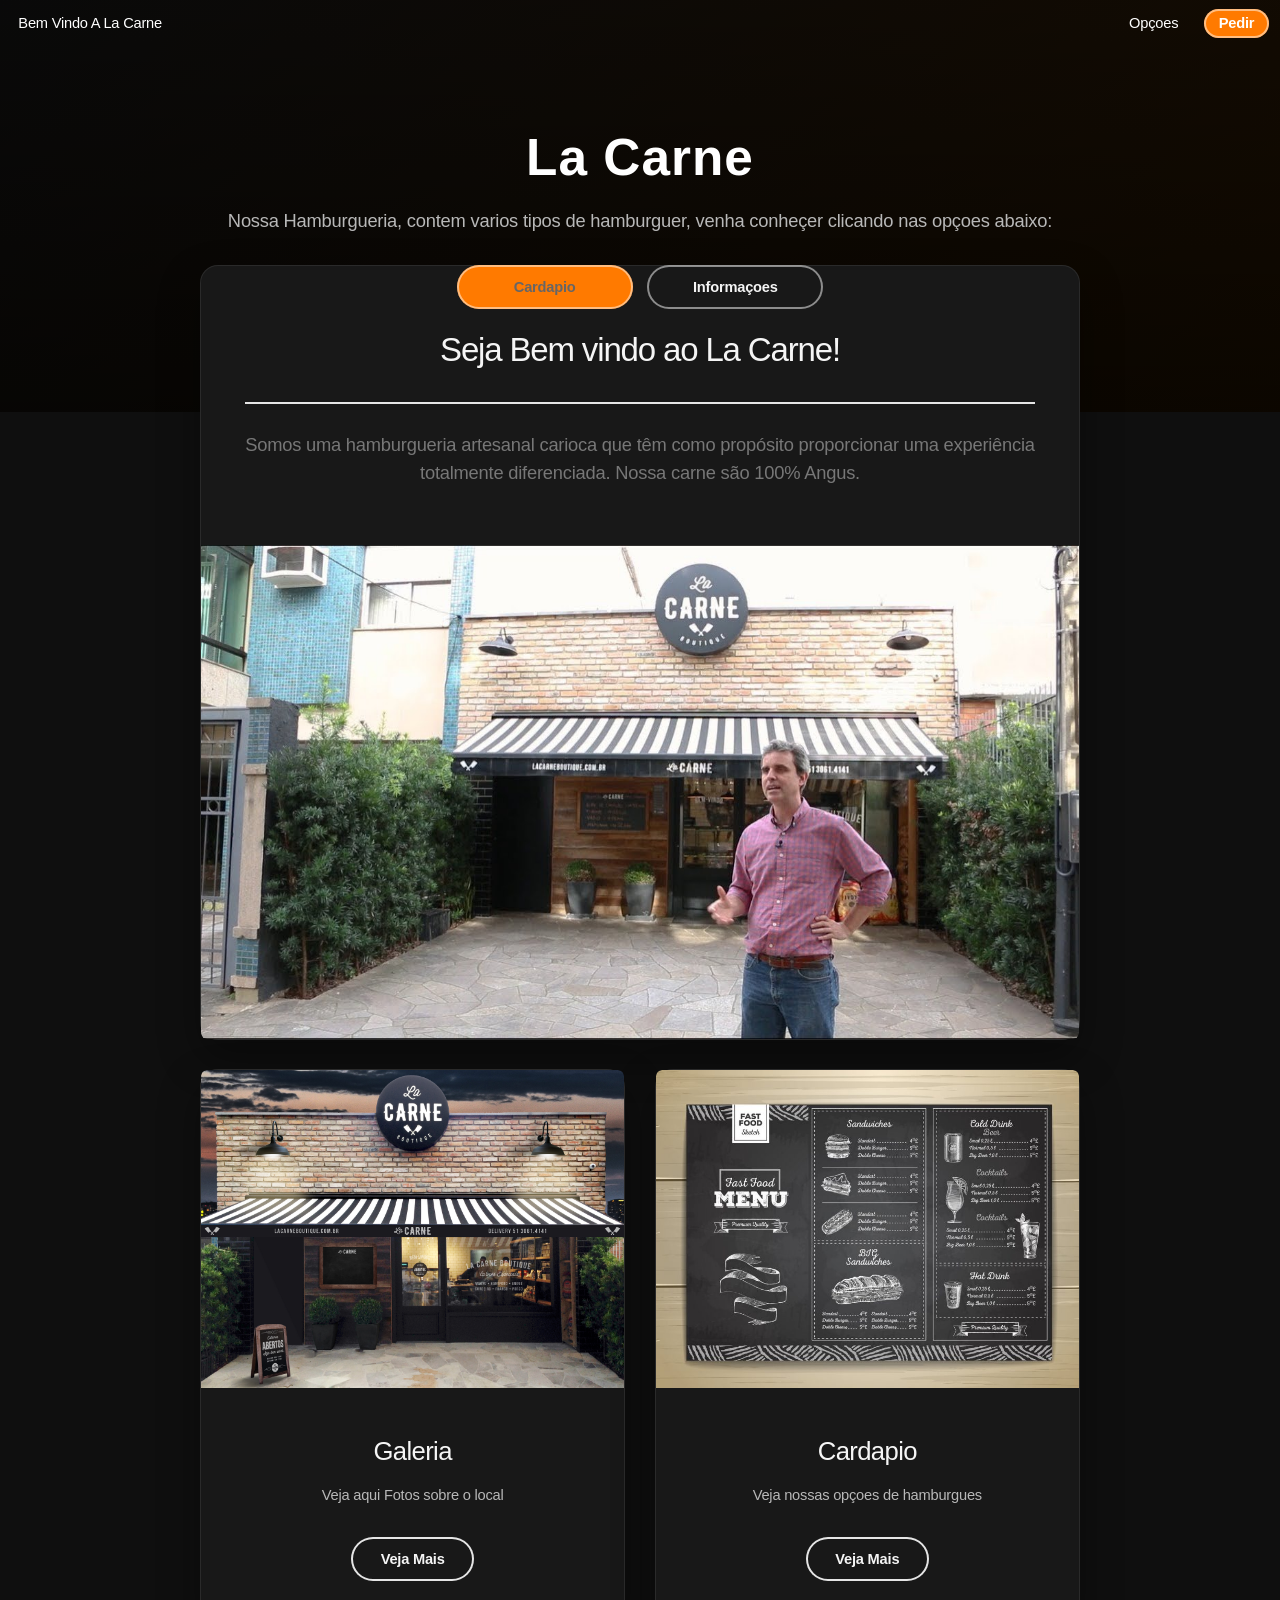
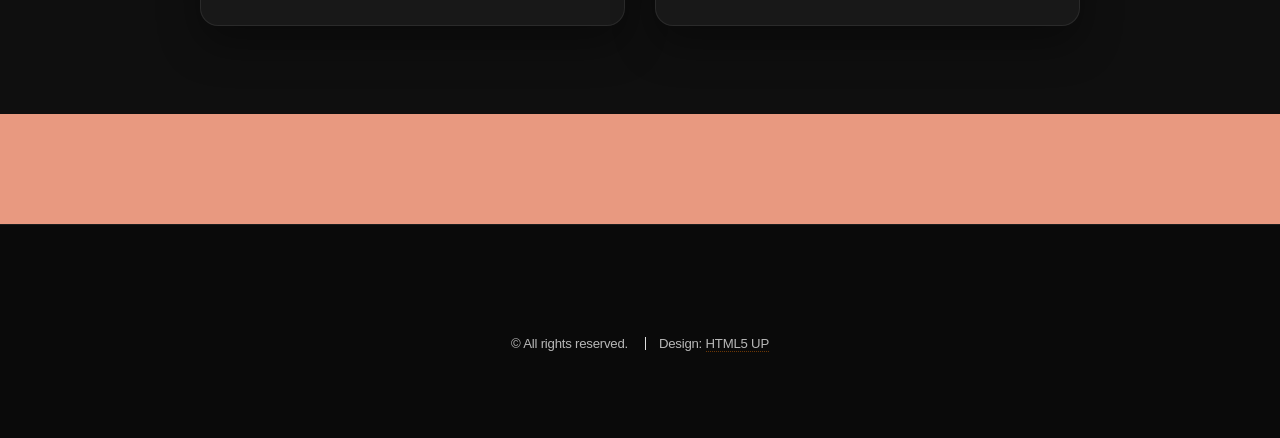
==== Restaurante_Facu/index.html @ 9a9372c6 "chore: prepare refactored La carne project base" ====
<!DOCTYPE HTML>
<html>

<head>
	<title>Alpha by HTML5 UP</title>
	<meta charset="utf-8" />
	<meta name="viewport" content="width=device-width, initial-scale=1, user-scalable=no" />
	<link rel="stylesheet" href="assets/css/main.css" />
	<link rel="icon" type="image/icon" href="Fotos/favicon.ico">
	<link rel="stylesheet" href="assets/css/lacarne-theme.css">
</head>

<body class="landing is-preload">
	<div id="page-wrapper">

		<!-- Header -->
		<header id="header" class="alt">
			<h1><a href="index.html">Bem Vindo</a> A La Carne </h1>
			<nav id="nav">
				<ul>

					<li>
						<a href="#" class="icon solid fa-angle-down">Opçoes</a>
						<ul>
							<li><a href="cardapio.html">Cardapio</a></li>
							<li><a href="formulario.html">Pedir</a></li>
							<li><a href="informacoes.html">Informações</a></li>
							<li><a href="galeria.html">Galeria</a>
							<li><a href="admin.html">Admin</a></li>


						</ul>
					</li>
					<li><a href="formulario.html" class="button">Pedir</a></li>
				</ul>
			</nav>
		</header>

		<!-- Banner -->
		<section id="banner">
			<h2>La Carne</h2>
			<p>Nossa Hamburgueria, contem varios tipos de hamburguer,
				venha conheçer clicando nas opçoes abaixo:</p>
			<ul class="actions special">
				<li><a href="cardapio.html" class="button primary">Cardapio</a></li>
				<li><a href="informacoes.html" class="button">Informaçoes</a></li>
			</ul>
		</section>

		<!-- Main -->
		<section id="main" class="container">

			<section class="box special">
				<header class="major">
					<h2>Seja Bem vindo ao La Carne!
						<br />
					</h2>
					<p>Somos uma hamburgueria artesanal carioca que têm como propósito proporcionar uma experiência
						totalmente diferenciada. Nossa carne são 100% Angus.</p>
				</header>
				<span class="image featured"><img src="Fotos/galeria.jpg" alt="" /></span>
			</section>



			<div class="row">
				<div class="col-6 col-12-narrower">

					<section class="box special">
						<span class="image featured"><img src="Fotos/eda6da43697359.588a1466b6c44.jpg" alt="" /></span>
						<h3>Galeria</h3>
						<p>Veja aqui Fotos sobre o local</p>
						<ul class="actions special">
							<li><a href="galeria.html" class="button alt">Veja Mais</a></li>
						</ul>
					</section>

				</div>
				<div class="col-6 col-12-narrower">

					<section class="box special">
						<span class="image featured"><img src="Fotos/cardapio.jpg" alt="" /></span>
						<h3>Cardapio</h3>
						<p>Veja nossas opçoes de hamburgues</p>
						<ul class="actions special">
							<li><a href="cardapio.html" class="button alt">Veja Mais</a></li>
						</ul>
					</section>

				</div>
			</div>

		</section>

		<!-- CTA -->
		<section id="cta">

		</section>

		<!-- Footer -->
		<footer id="footer">
			<ul class="icons">
				<li><a href="#" class="icon brands fa-twitter"><span class="label">Twitter</span></a></li>
				<li><a href="#" class="icon brands fa-facebook-f"><span class="label">Facebook</span></a></li>
				<li><a href="#" class="icon brands fa-instagram"><span class="label">Instagram</span></a></li>
				<li><a href="#" class="icon brands fa-github"><span class="label">Github</span></a></li>
				<li><a href="#" class="icon brands fa-dribbble"><span class="label">Dribbble</span></a></li>
				<li><a href="#" class="icon brands fa-google-plus"><span class="label">Google+</span></a></li>
			</ul>
			<ul class="copyright">
				<li>&copy; All rights reserved.</li>
				<li>Design: <a href="http://html5up.net">HTML5 UP</a></li>
			</ul>
		</footer>

	</div>

	<!-- Scripts -->
	<script src="assets/js/jquery.min.js"></script>
	<script src="assets/js/jquery.dropotron.min.js"></script>
	<script src="assets/js/jquery.scrollex.min.js"></script>
	<script src="assets/js/browser.min.js"></script>
	<script src="assets/js/breakpoints.min.js"></script>
	<script src="assets/js/util.js"></script>
	<script src="assets/js/main.js"></script>

</body>

</html>
---- Restaurante_Facu/assets/css/main.css ----
@import url("fontawesome-all.min.css");
@import url("https://fonts.googleapis.com/css?family=Source+Sans+Pro:300,400,300italic,400italic");

/*
	Alpha by HTML5 UP
	html5up.net | @ajlkn
	Free for personal and commercial use under the CCA 3.0 license (html5up.net/license)
*/

/* Reset */

/* Based on meyerweb.com/eric/tools/css/reset (v2.0 | 20110126 | License: public domain) */

	html, body, div, span, applet, object,
	iframe, h1, h2, h3, h4, h5, h6, p, blockquote,
	pre, a, abbr, acronym, address, big, cite,
	code, del, dfn, em, img, ins, kbd, q, s, samp,
	small, strike, strong, sub, sup, tt, var, b,
	u, i, center, dl, dt, dd, ol, ul, li, fieldset,
	form, label, legend, table, caption, tbody,
	tfoot, thead, tr, th, td, article, aside,
	canvas, details, embed, figure, figcaption,
	footer, header, hgroup, menu, nav, output, ruby,
	section, summary, time, mark, audio, video {
		margin: 0;
		padding: 0;
		border: 0;
		font-size: 100%;
		font: inherit;
		vertical-align: baseline;
	}

	article, aside, details, figcaption, figure,
	footer, header, hgroup, menu, nav, section {
		display: block;
	}

	body {
		line-height: 1;
	}

	ol, ul {
		list-style: none;
	}

	blockquote, q {
		quotes: none;
	}

		blockquote:before, blockquote:after, q:before, q:after {
			content: '';
			content: none;
		}

	table {
		border-collapse: collapse;
		border-spacing: 0;
	}

	body {
		-webkit-text-size-adjust: none;
	}

	mark {
		background-color: transparent;
		color: inherit;
	}

	input::-moz-focus-inner {
		border: 0;
		padding: 0;
	}

	input, select, textarea {
		-moz-appearance: none;
		-webkit-appearance: none;
		-ms-appearance: none;
		appearance: none;
	}

/* Basic */

	@-ms-viewport {
		width: device-width;
	}

	body {
		-ms-overflow-style: scrollbar;
	}

	@media screen and (max-width: 480px) {

		html, body {
			min-width: 320px;
		}

	}

	html {
		box-sizing: border-box;
	}

	*, *:before, *:after {
		box-sizing: inherit;
	}

	body {
		background: peru;
	}

	body, input, select, textarea {
		color: rgb(163, 160, 160);
		font-family: "Source Sans Pro", sans-serif;
		font-size: 16pt;
		font-weight: 300;
		line-height: 1.65em;
		letter-spacing: -0.015em;
	}

	a {
		-moz-transition: color 0.2s ease-in-out, border-bottom-color 0.2s ease-in-out;
		-webkit-transition: color 0.2s ease-in-out, border-bottom-color 0.2s ease-in-out;
		-ms-transition: color 0.2s ease-in-out, border-bottom-color 0.2s ease-in-out;
		transition: color 0.2s ease-in-out, border-bottom-color 0.2s ease-in-out;
		border-bottom: dotted 1px;
		color: #e89980;
		text-decoration: none;
	}

		a:hover {
			border-bottom-color: transparent;
		}

	strong, b {
		color: #646464;
		font-weight: 400;
	}

	em, i {
		font-style: italic;
	}

	p {
		margin: 0 0 2em 0;
	}

	h1, h2, h3, h4, h5, h6 {
		color: #646464;
		font-weight: 300;
		line-height: 1em;
		margin: 0 0 0.5em 0;
	}

		h1 a, h2 a, h3 a, h4 a, h5 a, h6 a {
			color: inherit;
			text-decoration: none;
		}

	h2 {
		font-size: 2.25em;
		line-height: 1.5em;
		letter-spacing: -0.035em;
	}

	h3 {
		font-size: 1.75em;
		line-height: 1.5em;
		letter-spacing: -0.025em;
	}

	h4 {
		font-size: 1.1em;
		line-height: 1.5em;
		letter-spacing: 0;
	}

	h5 {
		font-size: 0.9em;
		line-height: 1.5em;
		letter-spacing: 0;
	}

	h6 {
		font-size: 0.7em;
		line-height: 1.5em;
		letter-spacing: 0;
	}

	sub {
		font-size: 0.8em;
		position: relative;
		top: 0.5em;
	}

	sup {
		font-size: 0.8em;
		position: relative;
		top: -0.5em;
	}

	hr {
		border: 0;
		border-bottom: solid 2px #e5e5e5;
		margin: 2em 0;
	}

		hr.major {
			margin: 3em 0;
		}

	blockquote {
		border-left: solid 4px #e5e5e5;
		font-style: italic;
		margin: 0 0 2em 0;
		padding: 0.5em 0 0.5em 2em;
	}

	pre {
		-webkit-overflow-scrolling: touch;
		background: #f8f8f8;
		border-radius: 6px;
		border: solid 1px #e5e5e5;
		font-family: monospace;
		font-size: 0.9em;
		line-height: 1.75em;
		margin: 0 0 2em 0;
		overflow-x: auto;
		padding: 1em 1.5em;
	}

	code {
		background: #f8f8f8;
		border-radius: 6px;
		border: solid 1px #e5e5e5;
		font-family: monospace;
		font-size: 0.9em;
		margin: 0 0.25em;
		padding: 0.25em 0.65em;
	}

	.align-left {
		text-align: left;
	}

	.align-center {
		text-align: center;
	}

	.align-right {
		text-align: right;
	}

/* Row */

	.row {
		display: flex;
		flex-wrap: wrap;
		box-sizing: border-box;
		align-items: stretch;
	}

		.row > * {
			box-sizing: border-box;
		}

		.row.gtr-uniform > * > :last-child {
			margin-bottom: 0;
		}

		.row.aln-left {
			justify-content: flex-start;
		}

		.row.aln-center {
			justify-content: center;
		}

		.row.aln-right {
			justify-content: flex-end;
		}

		.row.aln-top {
			align-items: flex-start;
		}

		.row.aln-middle {
			align-items: center;
		}

		.row.aln-bottom {
			align-items: flex-end;
		}

		.row > .imp {
			order: -1;
		}

		.row > .col-1 {
			width: 8.33333%;
		}

		.row > .off-1 {
			margin-left: 8.33333%;
		}

		.row > .col-2 {
			width: 16.66667%;
		}

		.row > .off-2 {
			margin-left: 16.66667%;
		}

		.row > .col-3 {
			width: 25%;
		}

		.row > .off-3 {
			margin-left: 25%;
		}

		.row > .col-4 {
			width: 33.33333%;
		}

		.row > .off-4 {
			margin-left: 33.33333%;
		}

		.row > .col-5 {
			width: 41.66667%;
		}

		.row > .off-5 {
			margin-left: 41.66667%;
		}

		.row > .col-6 {
			width: 50%;
		}

		.row > .off-6 {
			margin-left: 50%;
		}

		.row > .col-7 {
			width: 58.33333%;
		}

		.row > .off-7 {
			margin-left: 58.33333%;
		}

		.row > .col-8 {
			width: 66.66667%;
		}

		.row > .off-8 {
			margin-left: 66.66667%;
		}

		.row > .col-9 {
			width: 75%;
		}

		.row > .off-9 {
			margin-left: 75%;
		}

		.row > .col-10 {
			width: 83.33333%;
		}

		.row > .off-10 {
			margin-left: 83.33333%;
		}

		.row > .col-11 {
			width: 91.66667%;
		}

		.row > .off-11 {
			margin-left: 91.66667%;
		}

		.row > .col-12 {
			width: 100%;
		}

		.row > .off-12 {
			margin-left: 100%;
		}

		.row.gtr-0 {
			margin-top: 0;
			margin-left: 0em;
		}

			.row.gtr-0 > * {
				padding: 0 0 0 0em;
			}

			.row.gtr-0.gtr-uniform {
				margin-top: 0em;
			}

				.row.gtr-0.gtr-uniform > * {
					padding-top: 0em;
				}

		.row.gtr-25 {
			margin-top: 0;
			margin-left: -0.5em;
		}

			.row.gtr-25 > * {
				padding: 0 0 0 0.5em;
			}

			.row.gtr-25.gtr-uniform {
				margin-top: -0.5em;
			}

				.row.gtr-25.gtr-uniform > * {
					padding-top: 0.5em;
				}

		.row.gtr-50 {
			margin-top: 0;
			margin-left: -1em;
		}

			.row.gtr-50 > * {
				padding: 0 0 0 1em;
			}

			.row.gtr-50.gtr-uniform {
				margin-top: -1em;
			}

				.row.gtr-50.gtr-uniform > * {
					padding-top: 1em;
				}

		.row {
			margin-top: 0;
			margin-left: -2em;
		}

			.row > * {
				padding: 0 0 0 2em;
			}

			.row.gtr-uniform {
				margin-top: -2em;
			}

				.row.gtr-uniform > * {
					padding-top: 2em;
				}

		.row.gtr-150 {
			margin-top: 0;
			margin-left: -3em;
		}

			.row.gtr-150 > * {
				padding: 0 0 0 3em;
			}

			.row.gtr-150.gtr-uniform {
				margin-top: -3em;
			}

				.row.gtr-150.gtr-uniform > * {
					padding-top: 3em;
				}

		.row.gtr-200 {
			margin-top: 0;
			margin-left: -4em;
		}

			.row.gtr-200 > * {
				padding: 0 0 0 4em;
			}

			.row.gtr-200.gtr-uniform {
				margin-top: -4em;
			}

				.row.gtr-200.gtr-uniform > * {
					padding-top: 4em;
				}

		@media screen and (max-width: 1680px) {

			.row {
				display: flex;
				flex-wrap: wrap;
				box-sizing: border-box;
				align-items: stretch;
			}

				.row > * {
					box-sizing: border-box;
				}

				.row.gtr-uniform > * > :last-child {
					margin-bottom: 0;
				}

				.row.aln-left {
					justify-content: flex-start;
				}

				.row.aln-center {
					justify-content: center;
				}

				.row.aln-right {
					justify-content: flex-end;
				}

				.row.aln-top {
					align-items: flex-start;
				}

				.row.aln-middle {
					align-items: center;
				}

				.row.aln-bottom {
					align-items: flex-end;
				}

				.row > .imp-wide {
					order: -1;
				}

				.row > .col-1-wide {
					width: 8.33333%;
				}

				.row > .off-1-wide {
					margin-left: 8.33333%;
				}

				.row > .col-2-wide {
					width: 16.66667%;
				}

				.row > .off-2-wide {
					margin-left: 16.66667%;
				}

				.row > .col-3-wide {
					width: 25%;
				}

				.row > .off-3-wide {
					margin-left: 25%;
				}

				.row > .col-4-wide {
					width: 33.33333%;
				}

				.row > .off-4-wide {
					margin-left: 33.33333%;
				}

				.row > .col-5-wide {
					width: 41.66667%;
				}

				.row > .off-5-wide {
					margin-left: 41.66667%;
				}

				.row > .col-6-wide {
					width: 50%;
				}

				.row > .off-6-wide {
					margin-left: 50%;
				}

				.row > .col-7-wide {
					width: 58.33333%;
				}

				.row > .off-7-wide {
					margin-left: 58.33333%;
				}

				.row > .col-8-wide {
					width: 66.66667%;
				}

				.row > .off-8-wide {
					margin-left: 66.66667%;
				}

				.row > .col-9-wide {
					width: 75%;
				}

				.row > .off-9-wide {
					margin-left: 75%;
				}

				.row > .col-10-wide {
					width: 83.33333%;
				}

				.row > .off-10-wide {
					margin-left: 83.33333%;
				}

				.row > .col-11-wide {
					width: 91.66667%;
				}

				.row > .off-11-wide {
					margin-left: 91.66667%;
				}

				.row > .col-12-wide {
					width: 100%;
				}

				.row > .off-12-wide {
					margin-left: 100%;
				}

				.row.gtr-0 {
					margin-top: 0;
					margin-left: 0em;
				}

					.row.gtr-0 > * {
						padding: 0 0 0 0em;
					}

					.row.gtr-0.gtr-uniform {
						margin-top: 0em;
					}

						.row.gtr-0.gtr-uniform > * {
							padding-top: 0em;
						}

				.row.gtr-25 {
					margin-top: 0;
					margin-left: -0.5em;
				}

					.row.gtr-25 > * {
						padding: 0 0 0 0.5em;
					}

					.row.gtr-25.gtr-uniform {
						margin-top: -0.5em;
					}

						.row.gtr-25.gtr-uniform > * {
							padding-top: 0.5em;
						}

				.row.gtr-50 {
					margin-top: 0;
					margin-left: -1em;
				}

					.row.gtr-50 > * {
						padding: 0 0 0 1em;
					}

					.row.gtr-50.gtr-uniform {
						margin-top: -1em;
					}

						.row.gtr-50.gtr-uniform > * {
							padding-top: 1em;
						}

				.row {
					margin-top: 0;
					margin-left: -2em;
				}

					.row > * {
						padding: 0 0 0 2em;
					}

					.row.gtr-uniform {
						margin-top: -2em;
					}

						.row.gtr-uniform > * {
							padding-top: 2em;
						}

				.row.gtr-150 {
					margin-top: 0;
					margin-left: -3em;
				}

					.row.gtr-150 > * {
						padding: 0 0 0 3em;
					}

					.row.gtr-150.gtr-uniform {
						margin-top: -3em;
					}

						.row.gtr-150.gtr-uniform > * {
							padding-top: 3em;
						}

				.row.gtr-200 {
					margin-top: 0;
					margin-left: -4em;
				}

					.row.gtr-200 > * {
						padding: 0 0 0 4em;
					}

					.row.gtr-200.gtr-uniform {
						margin-top: -4em;
					}

						.row.gtr-200.gtr-uniform > * {
							padding-top: 4em;
						}

		}

		@media screen and (max-width: 1280px) {

			.row {
				display: flex;
				flex-wrap: wrap;
				box-sizing: border-box;
				align-items: stretch;
			}

				.row > * {
					box-sizing: border-box;
				}

				.row.gtr-uniform > * > :last-child {
					margin-bottom: 0;
				}

				.row.aln-left {
					justify-content: flex-start;
				}

				.row.aln-center {
					justify-content: center;
				}

				.row.aln-right {
					justify-content: flex-end;
				}

				.row.aln-top {
					align-items: flex-start;
				}

				.row.aln-middle {
					align-items: center;
				}

				.row.aln-bottom {
					align-items: flex-end;
				}

				.row > .imp-normal {
					order: -1;
				}

				.row > .col-1-normal {
					width: 8.33333%;
				}

				.row > .off-1-normal {
					margin-left: 8.33333%;
				}

				.row > .col-2-normal {
					width: 16.66667%;
				}

				.row > .off-2-normal {
					margin-left: 16.66667%;
				}

				.row > .col-3-normal {
					width: 25%;
				}

				.row > .off-3-normal {
					margin-left: 25%;
				}

				.row > .col-4-normal {
					width: 33.33333%;
				}

				.row > .off-4-normal {
					margin-left: 33.33333%;
				}

				.row > .col-5-normal {
					width: 41.66667%;
				}

				.row > .off-5-normal {
					margin-left: 41.66667%;
				}

				.row > .col-6-normal {
					width: 50%;
				}

				.row > .off-6-normal {
					margin-left: 50%;
				}

				.row > .col-7-normal {
					width: 58.33333%;
				}

				.row > .off-7-normal {
					margin-left: 58.33333%;
				}

				.row > .col-8-normal {
					width: 66.66667%;
				}

				.row > .off-8-normal {
					margin-left: 66.66667%;
				}

				.row > .col-9-normal {
					width: 75%;
				}

				.row > .off-9-normal {
					margin-left: 75%;
				}

				.row > .col-10-normal {
					width: 83.33333%;
				}

				.row > .off-10-normal {
					margin-left: 83.33333%;
				}

				.row > .col-11-normal {
					width: 91.66667%;
				}

				.row > .off-11-normal {
					margin-left: 91.66667%;
				}

				.row > .col-12-normal {
					width: 100%;
				}

				.row > .off-12-normal {
					margin-left: 100%;
				}

				.row.gtr-0 {
					margin-top: 0;
					margin-left: 0em;
				}

					.row.gtr-0 > * {
						padding: 0 0 0 0em;
					}

					.row.gtr-0.gtr-uniform {
						margin-top: 0em;
					}

						.row.gtr-0.gtr-uniform > * {
							padding-top: 0em;
						}

				.row.gtr-25 {
					margin-top: 0;
					margin-left: -0.5em;
				}

					.row.gtr-25 > * {
						padding: 0 0 0 0.5em;
					}

					.row.gtr-25.gtr-uniform {
						margin-top: -0.5em;
					}

						.row.gtr-25.gtr-uniform > * {
							padding-top: 0.5em;
						}

				.row.gtr-50 {
					margin-top: 0;
					margin-left: -1em;
				}

					.row.gtr-50 > * {
						padding: 0 0 0 1em;
					}

					.row.gtr-50.gtr-uniform {
						margin-top: -1em;
					}

						.row.gtr-50.gtr-uniform > * {
							padding-top: 1em;
						}

				.row {
					margin-top: 0;
					margin-left: -2em;
				}

					.row > * {
						padding: 0 0 0 2em;
					}

					.row.gtr-uniform {
						margin-top: -2em;
					}

						.row.gtr-uniform > * {
							padding-top: 2em;
						}

				.row.gtr-150 {
					margin-top: 0;
					margin-left: -3em;
				}

					.row.gtr-150 > * {
						padding: 0 0 0 3em;
					}

					.row.gtr-150.gtr-uniform {
						margin-top: -3em;
					}

						.row.gtr-150.gtr-uniform > * {
							padding-top: 3em;
						}

				.row.gtr-200 {
					margin-top: 0;
					margin-left: -4em;
				}

					.row.gtr-200 > * {
						padding: 0 0 0 4em;
					}

					.row.gtr-200.gtr-uniform {
						margin-top: -4em;
					}

						.row.gtr-200.gtr-uniform > * {
							padding-top: 4em;
						}

		}

		@media screen and (max-width: 980px) {

			.row {
				display: flex;
				flex-wrap: wrap;
				box-sizing: border-box;
				align-items: stretch;
			}

				.row > * {
					box-sizing: border-box;
				}

				.row.gtr-uniform > * > :last-child {
					margin-bottom: 0;
				}

				.row.aln-left {
					justify-content: flex-start;
				}

				.row.aln-center {
					justify-content: center;
				}

				.row.aln-right {
					justify-content: flex-end;
				}

				.row.aln-top {
					align-items: flex-start;
				}

				.row.aln-middle {
					align-items: center;
				}

				.row.aln-bottom {
					align-items: flex-end;
				}

				.row > .imp-narrow {
					order: -1;
				}

				.row > .col-1-narrow {
					width: 8.33333%;
				}

				.row > .off-1-narrow {
					margin-left: 8.33333%;
				}

				.row > .col-2-narrow {
					width: 16.66667%;
				}

				.row > .off-2-narrow {
					margin-left: 16.66667%;
				}

				.row > .col-3-narrow {
					width: 25%;
				}

				.row > .off-3-narrow {
					margin-left: 25%;
				}

				.row > .col-4-narrow {
					width: 33.33333%;
				}

				.row > .off-4-narrow {
					margin-left: 33.33333%;
				}

				.row > .col-5-narrow {
					width: 41.66667%;
				}

				.row > .off-5-narrow {
					margin-left: 41.66667%;
				}

				.row > .col-6-narrow {
					width: 50%;
				}

				.row > .off-6-narrow {
					margin-left: 50%;
				}

				.row > .col-7-narrow {
					width: 58.33333%;
				}

				.row > .off-7-narrow {
					margin-left: 58.33333%;
				}

				.row > .col-8-narrow {
					width: 66.66667%;
				}

				.row > .off-8-narrow {
					margin-left: 66.66667%;
				}

				.row > .col-9-narrow {
					width: 75%;
				}

				.row > .off-9-narrow {
					margin-left: 75%;
				}

				.row > .col-10-narrow {
					width: 83.33333%;
				}

				.row > .off-10-narrow {
					margin-left: 83.33333%;
				}

				.row > .col-11-narrow {
					width: 91.66667%;
				}

				.row > .off-11-narrow {
					margin-left: 91.66667%;
				}

				.row > .col-12-narrow {
					width: 100%;
				}

				.row > .off-12-narrow {
					margin-left: 100%;
				}

				.row.gtr-0 {
					margin-top: 0;
					margin-left: 0em;
				}

					.row.gtr-0 > * {
						padding: 0 0 0 0em;
					}

					.row.gtr-0.gtr-uniform {
						margin-top: 0em;
					}

						.row.gtr-0.gtr-uniform > * {
							padding-top: 0em;
						}

				.row.gtr-25 {
					margin-top: 0;
					margin-left: -0.5em;
				}

					.row.gtr-25 > * {
						padding: 0 0 0 0.5em;
					}

					.row.gtr-25.gtr-uniform {
						margin-top: -0.5em;
					}

						.row.gtr-25.gtr-uniform > * {
							padding-top: 0.5em;
						}

				.row.gtr-50 {
					margin-top: 0;
					margin-left: -1em;
				}

					.row.gtr-50 > * {
						padding: 0 0 0 1em;
					}

					.row.gtr-50.gtr-uniform {
						margin-top: -1em;
					}

						.row.gtr-50.gtr-uniform > * {
							padding-top: 1em;
						}

				.row {
					margin-top: 0;
					margin-left: -2em;
				}

					.row > * {
						padding: 0 0 0 2em;
					}

					.row.gtr-uniform {
						margin-top: -2em;
					}

						.row.gtr-uniform > * {
							padding-top: 2em;
						}

				.row.gtr-150 {
					margin-top: 0;
					margin-left: -3em;
				}

					.row.gtr-150 > * {
						padding: 0 0 0 3em;
					}

					.row.gtr-150.gtr-uniform {
						margin-top: -3em;
					}

						.row.gtr-150.gtr-uniform > * {
							padding-top: 3em;
						}

				.row.gtr-200 {
					margin-top: 0;
					margin-left: -4em;
				}

					.row.gtr-200 > * {
						padding: 0 0 0 4em;
					}

					.row.gtr-200.gtr-uniform {
						margin-top: -4em;
					}

						.row.gtr-200.gtr-uniform > * {
							padding-top: 4em;
						}

		}

		@media screen and (max-width: 840px) {

			.row {
				display: flex;
				flex-wrap: wrap;
				box-sizing: border-box;
				align-items: stretch;
			}

				.row > * {
					box-sizing: border-box;
				}

				.row.gtr-uniform > * > :last-child {
					margin-bottom: 0;
				}

				.row.aln-left {
					justify-content: flex-start;
				}

				.row.aln-center {
					justify-content: center;
				}

				.row.aln-right {
					justify-content: flex-end;
				}

				.row.aln-top {
					align-items: flex-start;
				}

				.row.aln-middle {
					align-items: center;
				}

				.row.aln-bottom {
					align-items: flex-end;
				}

				.row > .imp-narrower {
					order: -1;
				}

				.row > .col-1-narrower {
					width: 8.33333%;
				}

				.row > .off-1-narrower {
					margin-left: 8.33333%;
				}

				.row > .col-2-narrower {
					width: 16.66667%;
				}

				.row > .off-2-narrower {
					margin-left: 16.66667%;
				}

				.row > .col-3-narrower {
					width: 25%;
				}

				.row > .off-3-narrower {
					margin-left: 25%;
				}

				.row > .col-4-narrower {
					width: 33.33333%;
				}

				.row > .off-4-narrower {
					margin-left: 33.33333%;
				}

				.row > .col-5-narrower {
					width: 41.66667%;
				}

				.row > .off-5-narrower {
					margin-left: 41.66667%;
				}

				.row > .col-6-narrower {
					width: 50%;
				}

				.row > .off-6-narrower {
					margin-left: 50%;
				}

				.row > .col-7-narrower {
					width: 58.33333%;
				}

				.row > .off-7-narrower {
					margin-left: 58.33333%;
				}

				.row > .col-8-narrower {
					width: 66.66667%;
				}

				.row > .off-8-narrower {
					margin-left: 66.66667%;
				}

				.row > .col-9-narrower {
					width: 75%;
				}

				.row > .off-9-narrower {
					margin-left: 75%;
				}

				.row > .col-10-narrower {
					width: 83.33333%;
				}

				.row > .off-10-narrower {
					margin-left: 83.33333%;
				}

				.row > .col-11-narrower {
					width: 91.66667%;
				}

				.row > .off-11-narrower {
					margin-left: 91.66667%;
				}

				.row > .col-12-narrower {
					width: 100%;
				}

				.row > .off-12-narrower {
					margin-left: 100%;
				}

				.row.gtr-0 {
					margin-top: 0;
					margin-left: 0em;
				}

					.row.gtr-0 > * {
						padding: 0 0 0 0em;
					}

					.row.gtr-0.gtr-uniform {
						margin-top: 0em;
					}

						.row.gtr-0.gtr-uniform > * {
							padding-top: 0em;
						}

				.row.gtr-25 {
					margin-top: 0;
					margin-left: -0.5em;
				}

					.row.gtr-25 > * {
						padding: 0 0 0 0.5em;
					}

					.row.gtr-25.gtr-uniform {
						margin-top: -0.5em;
					}

						.row.gtr-25.gtr-uniform > * {
							padding-top: 0.5em;
						}

				.row.gtr-50 {
					margin-top: 0;
					margin-left: -1em;
				}

					.row.gtr-50 > * {
						padding: 0 0 0 1em;
					}

					.row.gtr-50.gtr-uniform {
						margin-top: -1em;
					}

						.row.gtr-50.gtr-uniform > * {
							padding-top: 1em;
						}

				.row {
					margin-top: 0;
					margin-left: -2em;
				}

					.row > * {
						padding: 0 0 0 2em;
					}

					.row.gtr-uniform {
						margin-top: -2em;
					}

						.row.gtr-uniform > * {
							padding-top: 2em;
						}

				.row.gtr-150 {
					margin-top: 0;
					margin-left: -3em;
				}

					.row.gtr-150 > * {
						padding: 0 0 0 3em;
					}

					.row.gtr-150.gtr-uniform {
						margin-top: -3em;
					}

						.row.gtr-150.gtr-uniform > * {
							padding-top: 3em;
						}

				.row.gtr-200 {
					margin-top: 0;
					margin-left: -4em;
				}

					.row.gtr-200 > * {
						padding: 0 0 0 4em;
					}

					.row.gtr-200.gtr-uniform {
						margin-top: -4em;
					}

						.row.gtr-200.gtr-uniform > * {
							padding-top: 4em;
						}

		}

		@media screen and (max-width: 736px) {

			.row {
				display: flex;
				flex-wrap: wrap;
				box-sizing: border-box;
				align-items: stretch;
			}

				.row > * {
					box-sizing: border-box;
				}

				.row.gtr-uniform > * > :last-child {
					margin-bottom: 0;
				}

				.row.aln-left {
					justify-content: flex-start;
				}

				.row.aln-center {
					justify-content: center;
				}

				.row.aln-right {
					justify-content: flex-end;
				}

				.row.aln-top {
					align-items: flex-start;
				}

				.row.aln-middle {
					align-items: center;
				}

				.row.aln-bottom {
					align-items: flex-end;
				}

				.row > .imp-mobile {
					order: -1;
				}

				.row > .col-1-mobile {
					width: 8.33333%;
				}

				.row > .off-1-mobile {
					margin-left: 8.33333%;
				}

				.row > .col-2-mobile {
					width: 16.66667%;
				}

				.row > .off-2-mobile {
					margin-left: 16.66667%;
				}

				.row > .col-3-mobile {
					width: 25%;
				}

				.row > .off-3-mobile {
					margin-left: 25%;
				}

				.row > .col-4-mobile {
					width: 33.33333%;
				}

				.row > .off-4-mobile {
					margin-left: 33.33333%;
				}

				.row > .col-5-mobile {
					width: 41.66667%;
				}

				.row > .off-5-mobile {
					margin-left: 41.66667%;
				}

				.row > .col-6-mobile {
					width: 50%;
				}

				.row > .off-6-mobile {
					margin-left: 50%;
				}

				.row > .col-7-mobile {
					width: 58.33333%;
				}

				.row > .off-7-mobile {
					margin-left: 58.33333%;
				}

				.row > .col-8-mobile {
					width: 66.66667%;
				}

				.row > .off-8-mobile {
					margin-left: 66.66667%;
				}

				.row > .col-9-mobile {
					width: 75%;
				}

				.row > .off-9-mobile {
					margin-left: 75%;
				}

				.row > .col-10-mobile {
					width: 83.33333%;
				}

				.row > .off-10-mobile {
					margin-left: 83.33333%;
				}

				.row > .col-11-mobile {
					width: 91.66667%;
				}

				.row > .off-11-mobile {
					margin-left: 91.66667%;
				}

				.row > .col-12-mobile {
					width: 100%;
				}

				.row > .off-12-mobile {
					margin-left: 100%;
				}

				.row.gtr-0 {
					margin-top: 0;
					margin-left: 0em;
				}

					.row.gtr-0 > * {
						padding: 0 0 0 0em;
					}

					.row.gtr-0.gtr-uniform {
						margin-top: 0em;
					}

						.row.gtr-0.gtr-uniform > * {
							padding-top: 0em;
						}

				.row.gtr-25 {
					margin-top: 0;
					margin-left: -0.5em;
				}

					.row.gtr-25 > * {
						padding: 0 0 0 0.5em;
					}

					.row.gtr-25.gtr-uniform {
						margin-top: -0.5em;
					}

						.row.gtr-25.gtr-uniform > * {
							padding-top: 0.5em;
						}

				.row.gtr-50 {
					margin-top: 0;
					margin-left: -1em;
				}

					.row.gtr-50 > * {
						padding: 0 0 0 1em;
					}

					.row.gtr-50.gtr-uniform {
						margin-top: -1em;
					}

						.row.gtr-50.gtr-uniform > * {
							padding-top: 1em;
						}

				.row {
					margin-top: 0;
					margin-left: -2em;
				}

					.row > * {
						padding: 0 0 0 2em;
					}

					.row.gtr-uniform {
						margin-top: -2em;
					}

						.row.gtr-uniform > * {
							padding-top: 2em;
						}

				.row.gtr-150 {
					margin-top: 0;
					margin-left: -3em;
				}

					.row.gtr-150 > * {
						padding: 0 0 0 3em;
					}

					.row.gtr-150.gtr-uniform {
						margin-top: -3em;
					}

						.row.gtr-150.gtr-uniform > * {
							padding-top: 3em;
						}

				.row.gtr-200 {
					margin-top: 0;
					margin-left: -4em;
				}

					.row.gtr-200 > * {
						padding: 0 0 0 4em;
					}

					.row.gtr-200.gtr-uniform {
						margin-top: -4em;
					}

						.row.gtr-200.gtr-uniform > * {
							padding-top: 4em;
						}

		}

		@media screen and (max-width: 480px) {

			.row {
				display: flex;
				flex-wrap: wrap;
				box-sizing: border-box;
				align-items: stretch;
			}

				.row > * {
					box-sizing: border-box;
				}

				.row.gtr-uniform > * > :last-child {
					margin-bottom: 0;
				}

				.row.aln-left {
					justify-content: flex-start;
				}

				.row.aln-center {
					justify-content: center;
				}

				.row.aln-right {
					justify-content: flex-end;
				}

				.row.aln-top {
					align-items: flex-start;
				}

				.row.aln-middle {
					align-items: center;
				}

				.row.aln-bottom {
					align-items: flex-end;
				}

				.row > .imp-mobilep {
					order: -1;
				}

				.row > .col-1-mobilep {
					width: 8.33333%;
				}

				.row > .off-1-mobilep {
					margin-left: 8.33333%;
				}

				.row > .col-2-mobilep {
					width: 16.66667%;
				}

				.row > .off-2-mobilep {
					margin-left: 16.66667%;
				}

				.row > .col-3-mobilep {
					width: 25%;
				}

				.row > .off-3-mobilep {
					margin-left: 25%;
				}

				.row > .col-4-mobilep {
					width: 33.33333%;
				}

				.row > .off-4-mobilep {
					margin-left: 33.33333%;
				}

				.row > .col-5-mobilep {
					width: 41.66667%;
				}

				.row > .off-5-mobilep {
					margin-left: 41.66667%;
				}

				.row > .col-6-mobilep {
					width: 50%;
				}

				.row > .off-6-mobilep {
					margin-left: 50%;
				}

				.row > .col-7-mobilep {
					width: 58.33333%;
				}

				.row > .off-7-mobilep {
					margin-left: 58.33333%;
				}

				.row > .col-8-mobilep {
					width: 66.66667%;
				}

				.row > .off-8-mobilep {
					margin-left: 66.66667%;
				}

				.row > .col-9-mobilep {
					width: 75%;
				}

				.row > .off-9-mobilep {
					margin-left: 75%;
				}

				.row > .col-10-mobilep {
					width: 83.33333%;
				}

				.row > .off-10-mobilep {
					margin-left: 83.33333%;
				}

				.row > .col-11-mobilep {
					width: 91.66667%;
				}

				.row > .off-11-mobilep {
					margin-left: 91.66667%;
				}

				.row > .col-12-mobilep {
					width: 100%;
				}

				.row > .off-12-mobilep {
					margin-left: 100%;
				}

				.row.gtr-0 {
					margin-top: 0;
					margin-left: 0em;
				}

					.row.gtr-0 > * {
						padding: 0 0 0 0em;
					}

					.row.gtr-0.gtr-uniform {
						margin-top: 0em;
					}

						.row.gtr-0.gtr-uniform > * {
							padding-top: 0em;
						}

				.row.gtr-25 {
					margin-top: 0;
					margin-left: -0.5em;
				}

					.row.gtr-25 > * {
						padding: 0 0 0 0.5em;
					}

					.row.gtr-25.gtr-uniform {
						margin-top: -0.5em;
					}

						.row.gtr-25.gtr-uniform > * {
							padding-top: 0.5em;
						}

				.row.gtr-50 {
					margin-top: 0;
					margin-left: -1em;
				}

					.row.gtr-50 > * {
						padding: 0 0 0 1em;
					}

					.row.gtr-50.gtr-uniform {
						margin-top: -1em;
					}

						.row.gtr-50.gtr-uniform > * {
							padding-top: 1em;
						}

				.row {
					margin-top: 0;
					margin-left: -2em;
				}

					.row > * {
						padding: 0 0 0 2em;
					}

					.row.gtr-uniform {
						margin-top: -2em;
					}

						.row.gtr-uniform > * {
							padding-top: 2em;
						}

				.row.gtr-150 {
					margin-top: 0;
					margin-left: -3em;
				}

					.row.gtr-150 > * {
						padding: 0 0 0 3em;
					}

					.row.gtr-150.gtr-uniform {
						margin-top: -3em;
					}

						.row.gtr-150.gtr-uniform > * {
							padding-top: 3em;
						}

				.row.gtr-200 {
					margin-top: 0;
					margin-left: -4em;
				}

					.row.gtr-200 > * {
						padding: 0 0 0 4em;
					}

					.row.gtr-200.gtr-uniform {
						margin-top: -4em;
					}

						.row.gtr-200.gtr-uniform > * {
							padding-top: 4em;
						}

		}

/* Container */

	.container {
		margin: 0 auto;
		max-width: calc(100% - 5em);
		width: 60em;
	}

		.container.xsmall {
			width: 15em;
		}

		.container.small {
			width: 30em;
		}

		.container.medium {
			width: 45em;
		}

		.container.large {
			width: 75em;
		}

		.container.xlarge {
			width: 90em;
		}

		.container.max {
			width: 100%;
		}

		@media screen and (max-width: 840px) {

			.container {
				width: 100% !important;
			}

		}

		@media screen and (max-width: 736px) {

			.container {
				max-width: 100%;
			}

		}

/* Section/Article */

	section.special, article.special {
		text-align: center;
	}

	header p {
		color: #999;
		position: relative;
		margin: 0 0 1.5em 0;
		font-style: italic;
	}

	header h2 + p {
		font-size: 1.25em;
		margin-top: -1em;
		line-height: 1.5em;
	}

	header h3 + p {
		font-size: 1.1em;
		margin-top: -0.85em;
		line-height: 1.5em;
	}

	header h4 + p,
	header h5 + p,
	header h6 + p {
		font-size: 0.8em;
		margin-top: -0.5em;
		line-height: 1.5em;
	}

	header.major {
		padding: 1em 0;
		text-align: center;
	}

		header.major h2 {
			margin: 0;
		}

		header.major p {
			display: inline-block;
			border-top: solid 2px #e5e5e5;
			color: #777;
			margin: 1.5em 0 0 0;
			padding: 1.5em 0 0 0;
			font-style: normal;
		}

/* Form */

	form {
		margin: 0 0 2em 0;
	}

	label {
		color: #646464;
		display: block;
		font-size: 0.9em;
		font-weight: 300;
		margin: 0 0 1em 0;
	}

	input[type="text"],
	input[type="password"],
	input[type="email"],
	select,
	textarea {
		-moz-appearance: none;
		-webkit-appearance: none;
		-ms-appearance: none;
		appearance: none;
		background-color: #f8f8f8;
		border-radius: 6px;
		border: solid 1px #e5e5e5;
		color: inherit;
		display: block;
		outline: 0;
		padding: 0 1em;
		text-decoration: none;
		width: 100%;
	}

		input[type="text"]:invalid,
		input[type="password"]:invalid,
		input[type="email"]:invalid,
		select:invalid,
		textarea:invalid {
			box-shadow: none;
		}

		input[type="text"]:focus,
		input[type="password"]:focus,
		input[type="email"]:focus,
		select:focus,
		textarea:focus {
			border-color: #e89980;
			box-shadow: 0 0 0 2px #e89980;
		}

	select {
		background-image: url("data:image/svg+xml;charset=utf8,%3Csvg xmlns='http://www.w3.org/2000/svg' width='40' height='40' preserveAspectRatio='none' viewBox='0 0 40 40'%3E%3Cpath d='M9.4,12.3l10.4,10.4l10.4-10.4c0.2-0.2,0.5-0.4,0.9-0.4c0.3,0,0.6,0.1,0.9,0.4l3.3,3.3c0.2,0.2,0.4,0.5,0.4,0.9 c0,0.4-0.1,0.6-0.4,0.9L20.7,31.9c-0.2,0.2-0.5,0.4-0.9,0.4c-0.3,0-0.6-0.1-0.9-0.4L4.3,17.3c-0.2-0.2-0.4-0.5-0.4-0.9 c0-0.4,0.1-0.6,0.4-0.9l3.3-3.3c0.2-0.2,0.5-0.4,0.9-0.4S9.1,12.1,9.4,12.3z' fill='%23e5e5e5' /%3E%3C/svg%3E");
		background-size: 1.25em;
		background-repeat: no-repeat;
		background-position: calc(100% - 1em) center;
		height: 3em;
		padding-right: 3em;
		text-overflow: ellipsis;
	}

		select option {
			color: #777;
			background-color: #f5f5f5;
		}

		select:focus::-ms-value {
			background-color: transparent;
		}

		select::-ms-expand {
			display: none;
		}

	input[type="text"],
	input[type="password"],
	input[type="email"],
	select {
		height: 3em;
	}

	textarea {
		padding: 0.75em 1em;
	}

	input[type="checkbox"],
	input[type="radio"] {
		-moz-appearance: none;
		-webkit-appearance: none;
		-ms-appearance: none;
		appearance: none;
		display: block;
		float: left;
		margin-right: -2em;
		opacity: 0;
		width: 1em;
		z-index: -1;
	}

		input[type="checkbox"] + label,
		input[type="radio"] + label {
			text-decoration: none;
			color: #777;
			cursor: pointer;
			display: inline-block;
			font-size: 1em;
			font-weight: 300;
			padding-left: 2.55em;
			padding-right: 0.75em;
			position: relative;
		}

			input[type="checkbox"] + label:before,
			input[type="radio"] + label:before {
				-moz-osx-font-smoothing: grayscale;
				-webkit-font-smoothing: antialiased;
				display: inline-block;
				font-style: normal;
				font-variant: normal;
				text-rendering: auto;
				line-height: 1;
				text-transform: none !important;
				font-family: 'Font Awesome 5 Free';
				font-weight: 900;
			}

			input[type="checkbox"] + label:before,
			input[type="radio"] + label:before {
				background: #f8f8f8;
				border-radius: 6px;
				border: solid 1px #e5e5e5;
				content: '';
				display: inline-block;
				font-size: 0.8em;
				height: 2.25em;
				left: 0;
				line-height: 2.25em;
				position: absolute;
				text-align: center;
				top: 0;
				width: 2.25em;
			}

		input[type="checkbox"]:checked + label:before,
		input[type="radio"]:checked + label:before {
			background: #666;
			border-color: #666;
			color: #ffffff;
			content: '\f00c';
		}

		input[type="checkbox"]:focus + label:before,
		input[type="radio"]:focus + label:before {
			border-color: #e89980;
			box-shadow: 0 0 0 1px #e89980;
		}

	input[type="checkbox"] + label:before {
		border-radius: 6px;
	}

	input[type="radio"] + label:before {
		border-radius: 100%;
	}

	::-webkit-input-placeholder {
		color: #999 !important;
		opacity: 1.0;
	}

	:-moz-placeholder {
		color: #999 !important;
		opacity: 1.0;
	}

	::-moz-placeholder {
		color: #999 !important;
		opacity: 1.0;
	}

	:-ms-input-placeholder {
		color: #999 !important;
		opacity: 1.0;
	}

/* Box */

	.box {
		background: #fff;
		border-radius: 6px;
		box-shadow: 0 2px 0 0 #e5e5e5;
		margin: 0 0 2em 0;
		padding: 3em;
	}

		.box > :last-child {
			margin-bottom: 0;
		}

		.box.alt {
			background: none !important;
			border-radius: 0 !important;
			box-shadow: none !important;
			margin: 0 0 2em 0;
			padding: 0 !important;
		}

		.box.features .features-row {
			border-top: solid 2px #e5e5e5;
			position: relative;
		}

			.box.features .features-row:after {
				clear: both;
				content: '';
				display: block;
			}

			.box.features .features-row section {
				float: left;
				padding: 3em;
				width: 50%;
			}

				.box.features .features-row section :last-child {
					margin-bottom: 0;
				}

				.box.features .features-row section:nth-child(2n) {
					padding-right: 0;
				}

					.box.features .features-row section:nth-child(2n):before {
						background: #e5e5e5;
						content: '';
						display: block;
						height: 100%;
						margin-left: -3em;
						position: absolute;
						top: 0;
						width: 2px;
					}

				.box.features .features-row section:nth-child(2n-1) {
					padding-left: 0;
				}

			.box.features .features-row:first-child {
				border-top: 0;
			}

				.box.features .features-row:first-child section {
					padding-top: 0;
				}

			.box.features .features-row:last-child {
				padding-bottom: 0;
			}

				.box.features .features-row:last-child section {
					padding-bottom: 0;
				}

		.box.special {
			text-align: center;
		}

		.box .image.featured {
			border-radius: 0;
			display: block;
			margin: 3em 0 3em -3em;
			position: relative;
			width: calc(100% + 6em);
		}

			.box .image.featured img {
				border-radius: 0;
				display: block;
				width: 100%;
			}

			.box .image.featured:first-child {
				border-radius: 6px 6px 0 0;
				margin-bottom: 3em;
				margin-top: -3em;
			}

				.box .image.featured:first-child img {
					border-radius: 6px 6px 0 0;
				}

			.box .image.featured:last-child {
				border-radius: 0 0 6px 6px;
				margin-bottom: -3em;
				margin-top: 3em;
			}

				.box .image.featured:last-child img {
					border-radius: 0 0 6px 6px;
				}

/* Icon */

	.icon {
		text-decoration: none;
		border-bottom: none;
		position: relative;
	}

		.icon:before {
			-moz-osx-font-smoothing: grayscale;
			-webkit-font-smoothing: antialiased;
			display: inline-block;
			font-style: normal;
			font-variant: normal;
			text-rendering: auto;
			line-height: 1;
			text-transform: none !important;
			font-family: 'Font Awesome 5 Free';
			font-weight: 400;
		}

		.icon > .label {
			display: none;
		}

		.icon:before {
			line-height: inherit;
		}

		.icon.solid:before {
			font-weight: 900;
		}

		.icon.brands:before {
			font-family: 'Font Awesome 5 Brands';
		}

		.icon.major {
			background: #666;
			border-radius: 100%;
			color: #ffffff;
			cursor: default;
			display: inline-block;
			height: 5.5em;
			line-height: 5.5em;
			margin: 0 0 2em 0;
			width: 5.5em;
		}

			.icon.major:before {
				font-size: 2.5em;
			}

			.icon.major.accent1 {
				background: #666;
				color: #ffffff;
			}

			.icon.major.accent2 {
				background: #e89980;
				color: #ffffff;
			}

			.icon.major.accent3 {
				background: #7fcdb8;
				color: #ffffff;
			}

			.icon.major.accent4 {
				background: #90b0ba;
				color: #ffffff;
			}

			.icon.major.accent5 {
				background: #e5cb95;
				color: #ffffff;
			}

/* Image */

	.image {
		border-radius: 6px;
		border: 0;
		display: inline-block;
		position: relative;
	}

		.image img {
			border-radius: 6px;
			display: block;
		}

		.image.left {
			float: left;
			padding: 0 1.5em 1em 0;
			top: 0.25em;
		}

		.image.right {
			float: right;
			padding: 0 0 1em 1.5em;
			top: 0.25em;
		}

		.image.fit {
			display: block;
			margin: 0 0 2em 0;
			width: 100%;
		}

			.image.fit img {
				display: block;
				width: 100%;
			}

/* List */

	ol {
		list-style: decimal;
		margin: 0 0 2em 0;
		padding-left: 1.25em;
	}

		ol li {
			padding-left: 0.25em;
		}

	ul {
		list-style: disc;
		margin: 0 0 2em 0;
		padding-left: 1em;
	}

		ul li {
			padding-left: 0.5em;
		}

		ul.alt {
			list-style: none;
			padding-left: 0;
		}

			ul.alt li {
				border-top: solid 1px #e5e5e5;
				padding: 0.5em 0;
			}

				ul.alt li:first-child {
					border-top: 0;
					padding-top: 0;
				}

		ul.icons {
			cursor: default;
			list-style: none;
			padding-left: 0;
		}

			ul.icons li {
				display: inline-block;
				padding: 0 1.25em 0 0;
			}

				ul.icons li:last-child {
					padding-right: 0;
				}

				ul.icons li .icon {
					color: inherit;
				}

					ul.icons li .icon:before {
						font-size: 1.75em;
					}

	dl {
		margin: 0 0 2em 0;
	}

/* Actions */

	ul.actions {
		display: -moz-flex;
		display: -webkit-flex;
		display: -ms-flex;
		display: flex;
		cursor: default;
		list-style: none;
		margin-left: -1em;
		padding-left: 0;
	}

		ul.actions li {
			padding: 0 0 0 1em;
			vertical-align: middle;
		}

		ul.actions.special {
			-moz-justify-content: center;
			-webkit-justify-content: center;
			-ms-justify-content: center;
			justify-content: center;
			width: 100%;
			margin-left: 0;
		}

			ul.actions.special li:first-child {
				padding-left: 0;
			}

		ul.actions.stacked {
			-moz-flex-direction: column;
			-webkit-flex-direction: column;
			-ms-flex-direction: column;
			flex-direction: column;
			margin-left: 0;
		}

			ul.actions.stacked li {
				padding: 1.3em 0 0 0;
			}

				ul.actions.stacked li:first-child {
					padding-top: 0;
				}

		ul.actions.fit {
			width: calc(100% + 1em);
		}

			ul.actions.fit li {
				-moz-flex-grow: 1;
				-webkit-flex-grow: 1;
				-ms-flex-grow: 1;
				flex-grow: 1;
				-moz-flex-shrink: 1;
				-webkit-flex-shrink: 1;
				-ms-flex-shrink: 1;
				flex-shrink: 1;
				width: 100%;
			}

				ul.actions.fit li > * {
					width: 100%;
				}

			ul.actions.fit.stacked {
				width: 100%;
			}

		@media screen and (max-width: 480px) {

			ul.actions:not(.fixed) {
				-moz-flex-direction: column;
				-webkit-flex-direction: column;
				-ms-flex-direction: column;
				flex-direction: column;
				margin-left: 0;
				width: 100% !important;
			}

				ul.actions:not(.fixed) li {
					-moz-flex-grow: 1;
					-webkit-flex-grow: 1;
					-ms-flex-grow: 1;
					flex-grow: 1;
					-moz-flex-shrink: 1;
					-webkit-flex-shrink: 1;
					-ms-flex-shrink: 1;
					flex-shrink: 1;
					padding: 1em 0 0 0;
					text-align: center;
					width: 100%;
				}

					ul.actions:not(.fixed) li > * {
						width: 100%;
					}

					ul.actions:not(.fixed) li:first-child {
						padding-top: 0;
					}

					ul.actions:not(.fixed) li input[type="submit"],
					ul.actions:not(.fixed) li input[type="reset"],
					ul.actions:not(.fixed) li input[type="button"],
					ul.actions:not(.fixed) li button,
					ul.actions:not(.fixed) li .button {
						width: 100%;
					}

						ul.actions:not(.fixed) li input[type="submit"].icon:before,
						ul.actions:not(.fixed) li input[type="reset"].icon:before,
						ul.actions:not(.fixed) li input[type="button"].icon:before,
						ul.actions:not(.fixed) li button.icon:before,
						ul.actions:not(.fixed) li .button.icon:before {
							margin-left: -0.5em;
						}

		}

/* Table */

	.table-wrapper {
		-webkit-overflow-scrolling: touch;
		overflow-x: auto;
	}

	table {
		margin: 0 0 2em 0;
		width: 100%;
	}

		table tbody tr {
			border: solid 1px #e5e5e5;
			border-left: 0;
			border-right: 0;
		}

			table tbody tr:nth-child(2n + 1) {
				background-color: #f8f8f8;
			}

		table td {
			padding: 0.75em 0.75em;
		}

		table th {
			color: #646464;
			font-size: 0.9em;
			font-weight: 300;
			padding: 0 0.75em 0.75em 0.75em;
			text-align: left;
		}

		table thead {
			border-bottom: solid 2px #e5e5e5;
		}

		table tfoot {
			border-top: solid 2px #e5e5e5;
		}

		table.alt {
			border-collapse: separate;
		}

			table.alt tbody tr td {
				border: solid 1px #e5e5e5;
				border-left-width: 0;
				border-top-width: 0;
			}

				table.alt tbody tr td:first-child {
					border-left-width: 1px;
				}

			table.alt tbody tr:first-child td {
				border-top-width: 1px;
			}

			table.alt thead {
				border-bottom: 0;
			}

			table.alt tfoot {
				border-top: 0;
			}

/* Button */

	input[type="submit"],
	input[type="reset"],
	input[type="button"],
	.button {
		-moz-appearance: none;
		-webkit-appearance: none;
		-ms-appearance: none;
		appearance: none;
		-moz-transition: background-color 0.2s ease-in-out, color 0.2s ease-in-out;
		-webkit-transition: background-color 0.2s ease-in-out, color 0.2s ease-in-out;
		-ms-transition: background-color 0.2s ease-in-out, color 0.2s ease-in-out;
		transition: background-color 0.2s ease-in-out, color 0.2s ease-in-out;
		background-color: #666;
		border-radius: 6px;
		border: 0;
		color: #ffffff;
		cursor: pointer;
		display: inline-block;
		font-weight: 400;
		height: 3em;
		line-height: 3em;
		padding: 0 2em;
		text-align: center;
		text-decoration: none;
		white-space: nowrap;
	}

		input[type="submit"]:hover,
		input[type="reset"]:hover,
		input[type="button"]:hover,
		.button:hover {
			background-color: #737373;
		}

		input[type="submit"]:active,
		input[type="reset"]:active,
		input[type="button"]:active,
		.button:active {
			background-color: #595959;
		}

		input[type="submit"].icon,
		input[type="reset"].icon,
		input[type="button"].icon,
		.button.icon {
			padding-left: 1.35em;
		}

			input[type="submit"].icon:before,
			input[type="reset"].icon:before,
			input[type="button"].icon:before,
			.button.icon:before {
				margin-right: 0.5em;
			}

		input[type="submit"].fit,
		input[type="reset"].fit,
		input[type="button"].fit,
		.button.fit {
			width: 100%;
		}

		input[type="submit"].small,
		input[type="reset"].small,
		input[type="button"].small,
		.button.small {
			font-size: 0.8em;
			height: 2.7em;
			line-height: 2.7em;
		}

		input[type="submit"].large,
		input[type="reset"].large,
		input[type="button"].large,
		.button.large {
			font-size: 1.25em;
			height: 2.7em;
			line-height: 2.7em;
		}

		input[type="submit"].alt,
		input[type="reset"].alt,
		input[type="button"].alt,
		.button.alt {
			background-color: transparent;
			box-shadow: inset 0 0 0 2px #e5e5e5;
			color: #777;
		}

			input[type="submit"].alt:hover,
			input[type="reset"].alt:hover,
			input[type="button"].alt:hover,
			.button.alt:hover {
				background-color: #f8f8f8;
			}

			input[type="submit"].alt:active,
			input[type="reset"].alt:active,
			input[type="button"].alt:active,
			.button.alt:active {
				background-color: #f0f0f0;
			}

			input[type="submit"].alt.icon:before,
			input[type="reset"].alt.icon:before,
			input[type="button"].alt.icon:before,
			.button.alt.icon:before {
				color: #999;
			}

		input[type="submit"].primary,
		input[type="reset"].primary,
		input[type="button"].primary,
		.button.primary {
			background-color: #e89980;
			color: #ffffff !important;
		}

			input[type="submit"].primary:hover,
			input[type="reset"].primary:hover,
			input[type="button"].primary:hover,
			.button.primary:hover {
				background-color: #ecaa96;
			}

			input[type="submit"].primary:active,
			input[type="reset"].primary:active,
			input[type="button"].primary:active,
			.button.primary:active {
				background-color: #e4886a;
			}

		input[type="submit"].disabled, input[type="submit"]:disabled,
		input[type="reset"].disabled,
		input[type="reset"]:disabled,
		input[type="button"].disabled,
		input[type="button"]:disabled,
		.button.disabled,
		.button:disabled {
			background-color: #777 !important;
			box-shadow: inset 0 -0.15em 0 0 rgba(0, 0, 0, 0.15);
			color: #f5f5f5 !important;
			cursor: default;
			opacity: 0.25;
		}

/* Header */

	#page-wrapper {
		padding-top: 3em;
	}

	body.landing #page-wrapper {
		padding-top: 0;
	}

	@-moz-keyframes reveal-header {
		0% {
			top: -5em;
		}

		100% {
			top: 0;
		}
	}

	@-webkit-keyframes reveal-header {
		0% {
			top: -5em;
		}

		100% {
			top: 0;
		}
	}

	@-ms-keyframes reveal-header {
		0% {
			top: -5em;
		}

		100% {
			top: 0;
		}
	}

	@keyframes reveal-header {
		0% {
			top: -5em;
		}

		100% {
			top: 0;
		}
	}

	#header {
		background: #444;
		color: #bbb;
		cursor: default;
		height: 3.25em;
		left: 0;
		line-height: 3.25em;
		position: fixed;
		top: 0;
		width: 100%;
		z-index: 10000;
	}

		#header h1 {
			color: inherit;
			height: inherit;
			left: 1.25em;
			line-height: inherit;
			margin: 0;
			padding: 0;
			position: absolute;
			top: 0;
		}

			#header h1 a {
				color: #fff;
				font-weight: 400;
				border: 0;
			}

		#header nav {
			height: inherit;
			line-height: inherit;
			position: absolute;
			right: 0.75em;
			top: 0;
			vertical-align: middle;
		}

			#header nav > ul {
				list-style: none;
				margin: 0;
				padding-left: 0;
			}

				#header nav > ul > li {
					display: inline-block;
					padding-left: 0;
				}

					#header nav > ul > li > ul {
						display: none;
					}

					#header nav > ul > li a {
						display: inline-block;
						height: 2em;
						line-height: 1.95em;
						padding: 0 1em;
						border-radius: 6px;
					}

					#header nav > ul > li a:not(.button) {
						color: #fff;
						display: inline-block;
						text-decoration: none;
						border: 0;
					}

						#header nav > ul > li a:not(.button).icon:before {
							color: #999;
							margin-right: 0.5em;
						}

					#header nav > ul > li:first-child {
						margin-left: 0;
					}

					#header nav > ul > li.active a:not(.button) {
						background-color: rgba(153, 153, 153, 0.25);
					}

					#header nav > ul > li .button {
						margin: 0 0 0 0.5em;
						position: relative;
					}

		#header input[type="submit"],
		#header input[type="reset"],
		#header input[type="button"],
		#header .button {
			background-color: transparent;
			box-shadow: inset 0 0 0 2px #999;
			color: #fff;
		}

			#header input[type="submit"]:hover,
			#header input[type="reset"]:hover,
			#header input[type="button"]:hover,
			#header .button:hover {
				background-color: rgba(153, 153, 153, 0.25);
			}

			#header input[type="submit"]:active,
			#header input[type="reset"]:active,
			#header input[type="button"]:active,
			#header .button:active {
				background-color: rgba(153, 153, 153, 0.5);
			}

		#header .container {
			position: relative;
		}

			#header .container h1 {
				left: 0;
			}

			#header .container nav {
				right: 0;
			}

		#header.reveal {
			-moz-animation: reveal-header 0.5s;
			-webkit-animation: reveal-header 0.5s;
			-ms-animation: reveal-header 0.5s;
			animation: reveal-header 0.5s;
		}

		#header.alt {
			-moz-animation: none;
			-webkit-animation: none;
			-ms-animation: none;
			animation: none;
			background: none;
			color: rgba(255, 255, 255, 0.75);
			position: absolute;
		}

			#header.alt nav > ul > li a:not(.button).icon:before {
				color: rgba(255, 255, 255, 0.75);
			}

			#header.alt nav > ul > li.active a:not(.button) {
				background-color: rgba(255, 255, 255, 0.2);
			}

			#header.alt input[type="submit"],
			#header.alt input[type="reset"],
			#header.alt input[type="button"],
			#header.alt .button {
				box-shadow: inset 0 0 0 2px rgba(255, 255, 255, 0.5);
			}

				#header.alt input[type="submit"]:hover,
				#header.alt input[type="reset"]:hover,
				#header.alt input[type="button"]:hover,
				#header.alt .button:hover {
					background-color: rgba(255, 255, 255, 0.1);
				}

				#header.alt input[type="submit"]:active,
				#header.alt input[type="reset"]:active,
				#header.alt input[type="button"]:active,
				#header.alt .button:active {
					background-color: rgba(255, 255, 255, 0.2);
				}

	.dropotron {
		background: #fff;
		border-radius: 6px;
		box-shadow: 0 2px 0 0 rgba(0, 0, 0, 0.065), inset 0 -1px 0 0 #fff, inset 0 0 0 1px rgba(229, 229, 229, 0.5);
		list-style: none;
		margin: calc(-0.5em + 1px) 0 0 1px;
		padding: 0.5em 0;
		width: 11em;
	}

		.dropotron li {
			padding: 0;
		}

			.dropotron li a, .dropotron li span {
				-moz-transition: none;
				-webkit-transition: none;
				-ms-transition: none;
				transition: none;
				border: 0;
				border-top: solid 1px #f2f2f2;
				color: inherit;
				display: block;
				padding: 0.15em 1em;
			}

			.dropotron li:first-child > a, .dropotron li:first-child > span {
				border-top: 0;
			}

			.dropotron li.active > a, .dropotron li.active > span, .dropotron li:hover > a, .dropotron li:hover > span {
				background: #e89980;
				color: #ffffff;
			}

		.dropotron.level-0 {
			font-size: 0.9em;
			margin: 1em 0 0 0;
		}

			.dropotron.level-0:before {
				-moz-transform: rotate(45deg);
				-webkit-transform: rotate(45deg);
				-ms-transform: rotate(45deg);
				transform: rotate(45deg);
				background: #fff;
				border: solid 1px rgba(229, 229, 229, 0.5);
				border-bottom: 0;
				border-right: 0;
				box-shadow: -0.25em -0.125em 0.125em 0 rgba(0, 0, 0, 0.015);
				content: '';
				display: block;
				height: 0.75em;
				position: absolute;
				right: 1.25em;
				top: -0.375em;
				width: 0.75em;
				z-index: 0;
			}

/* Banner */

	#banner {
		background-attachment: scroll,							fixed;
		background-color: #666;
		background-image: url("images/overlay.png"), url("../../images/banner.jpg");
		background-position: top left,						center center;
		background-repeat: repeat,							no-repeat;
		background-size: auto,							cover;
		color: #fff;
		padding: 12em 0 20em 0;
		text-align: center;
	}

		#banner :last-child {
			margin-bottom: 0;
		}

		#banner h2, #banner h3, #banner h4, #banner h5, #banner h6 {
			color: #fff;
		}

		#banner h2 {
			font-size: 3.5em;
			line-height: 1em;
			margin: 0 0 0.5em 0;
			padding: 0;
		}

		#banner p {
			font-size: 1.25em;
			margin-bottom: 1.75em;
		}

		#banner input[type="submit"],
		#banner input[type="reset"],
		#banner input[type="button"],
		#banner .button {
			background-color: transparent;
			box-shadow: inset 0 0 0 2px rgba(255, 255, 255, 0.5);
			color: #fff;
			min-width: 12em;
		}

			#banner input[type="submit"]:hover,
			#banner input[type="reset"]:hover,
			#banner input[type="button"]:hover,
			#banner .button:hover {
				background-color: rgba(255, 255, 255, 0.1);
			}

			#banner input[type="submit"]:active,
			#banner input[type="reset"]:active,
			#banner input[type="button"]:active,
			#banner .button:active {
				background-color: rgba(255, 255, 255, 0.2);
			}

			#banner input[type="submit"].primary,
			#banner input[type="reset"].primary,
			#banner input[type="button"].primary,
			#banner .button.primary {
				background: #fff;
				color: #666 !important;
			}

/* Main */

	#main {
		padding: 4em 0;
	}

		#main > header {
			text-align: center;
			margin: 0 0 3em 0;
		}

			#main > header h2 {
				font-size: 2.75em;
				margin: 0;
			}

			#main > header p {
				border-top: solid 2px #e5e5e5;
				color: #777;
				display: inline-block;
				font-style: normal;
				margin: 1em 0 0 0;
				padding: 1em 0 1.25em 0;
			}

	body.landing #main {
		margin-top: -14em;
	}

/* Footer */

	#footer {
		background: #f0f0f0;
		padding: 4em 0 6em 0;
		text-align: center;
	}

		#footer .icons a {
			-moz-transition: opacity 0.2s ease-in-out;
			-webkit-transition: opacity 0.2s ease-in-out;
			-ms-transition: opacity 0.2s ease-in-out;
			transition: opacity 0.2s ease-in-out;
			opacity: 0.35;
		}

			#footer .icons a:hover {
				opacity: 0.75;
			}

		#footer .copyright {
			color: #999;
			font-size: 0.9em;
			line-height: 1em;
			margin: 2em 0 0 0;
			padding: 0;
			text-align: center;
		}

			#footer .copyright a {
				color: inherit;
			}

			#footer .copyright li {
				border-left: solid 1px #dddddd;
				display: inline-block;
				list-style: none;
				margin-left: 1em;
				padding-left: 1em;
			}

				#footer .copyright li:first-child {
					border-left: 0;
					margin-left: 0;
					padding-left: 0;
				}

/* CTA */

	#cta {
		background: #e89980;
		color: #f9e6df;
		padding: 3.5em 0 4em 0;
		text-align: center;
	}

		#cta h2, #cta h3, #cta h4, #cta h5, #cta h6 {
			color: inherit;
		}

		#cta form {
			margin: 0 auto;
			max-width: 100%;
			width: 25em;
		}

		#cta input[type="submit"],
		#cta input[type="reset"],
		#cta input[type="button"],
		#cta .button {
			box-shadow: none;
			background: #fff;
			color: #e89980;
		}

		#cta input[type="text"],
		#cta input[type="password"],
		#cta input[type="email"],
		#cta select,
		#cta textarea {
			color: #ffffff;
			background: rgba(255, 255, 255, 0.15);
			border: 0;
		}

			#cta input[type="text"]:focus,
			#cta input[type="password"]:focus,
			#cta input[type="email"]:focus,
			#cta select:focus,
			#cta textarea:focus {
				box-shadow: inset 0 0 0 2px #fff;
			}

		#cta ::-webkit-input-placeholder {
			color: rgba(255, 255, 255, 0.75) !important;
		}

		#cta :-moz-placeholder {
			color: rgba(255, 255, 255, 0.75) !important;
		}

		#cta ::-moz-placeholder {
			color: rgba(255, 255, 255, 0.75) !important;
		}

		#cta :-ms-input-placeholder {
			color: rgba(255, 255, 255, 0.75) !important;
		}

		#cta .formerize-placeholder {
			color: rgba(255, 255, 255, 0.75) !important;
		}

/* Wide */

	@media screen and (max-width: 1680px) {

		/* Basic */

			body, input, select, textarea {
				font-size: 13pt;
			}

		/* Banner */

			#banner {
				padding: 10em 0 18em 0;
			}

	}

/* Normal */

	@media screen and (max-width: 1280px) {

		/* Basic */

			body, input, select, textarea {
				font-size: 11pt;
			}

		/* Header */

			.dropotron.level-0 {
				font-size: 1em;
			}

		/* Banner */

			#banner {
				background-attachment: scroll;
			}

				#banner h2 {
					font-size: 3.5em;
				}

	}

/* Narrow */

	@media screen and (max-width: 980px) {

		/* Basic */

			body, input, select, textarea {
				font-size: 11pt;
			}

	}

/* Narrower */

	#navPanel, #navButton {
		display: none;
	}

	@media screen and (max-width: 840px) {

		/* Basic */

			html, body {
				overflow-x: hidden;
			}

			body, input, select, textarea {
				font-size: 11pt;
			}

			h2 br, h3 br, h4 br, h5 br, h6 br {
				display: none;
			}

		/* Section/Article */

			header br {
				display: none;
			}

			header.major {
				padding: 0 4em;
			}

		/* Box */

			.box {
				padding: 3em 2em;
			}

				.box.features > section {
					padding: 3em 2em;
				}

				.box .image.featured {
					margin-left: -2em;
					width: calc(100% + 4em);
				}

					.box .image.featured:first-child {
						margin-bottom: 3em;
						margin-top: -3em;
					}

					.box .image.featured:last-child {
						margin-bottom: -3em;
						margin-top: 3em;
					}

		/* Header */

			#page-wrapper {
				padding-top: 0;
			}

			#header {
				display: none;
			}

		/* Banner */

		/* Nav */

			#page-wrapper {
				-moz-backface-visibility: hidden;
				-webkit-backface-visibility: hidden;
				-ms-backface-visibility: hidden;
				backface-visibility: hidden;
				-moz-transition: -moz-transform 0.5s ease;
				-webkit-transition: -webkit-transform 0.5s ease;
				-ms-transition: -ms-transform 0.5s ease;
				transition: transform 0.5s ease;
				padding-bottom: 1px;
			}

			#navButton {
				-moz-backface-visibility: hidden;
				-webkit-backface-visibility: hidden;
				-ms-backface-visibility: hidden;
				backface-visibility: hidden;
				-moz-transition: -moz-transform 0.5s ease;
				-webkit-transition: -webkit-transform 0.5s ease;
				-ms-transition: -ms-transform 0.5s ease;
				transition: transform 0.5s ease;
				display: block;
				height: 44px;
				left: 0;
				position: fixed;
				top: 0;
				width: 100%;
				z-index: 10001;
			}

				#navButton .toggle {
					text-decoration: none;
					height: 100%;
					left: 0;
					position: absolute;
					top: 0;
					width: 100%;
					border: 0;
					outline: 0;
				}

					#navButton .toggle:before {
						-moz-osx-font-smoothing: grayscale;
						-webkit-font-smoothing: antialiased;
						display: inline-block;
						font-style: normal;
						font-variant: normal;
						text-rendering: auto;
						line-height: 1;
						text-transform: none !important;
						font-family: 'Font Awesome 5 Free';
						font-weight: 900;
					}

					#navButton .toggle:before {
						background: rgba(192, 192, 192, 0.75);
						border-radius: 6px;
						color: #fff;
						content: '\f0c9';
						display: block;
						font-size: 16px;
						height: 2.25em;
						left: 0.5em;
						line-height: 2.25em;
						position: absolute;
						text-align: center;
						top: 0.5em;
						width: 3.5em;
					}

			#navPanel {
				-moz-backface-visibility: hidden;
				-webkit-backface-visibility: hidden;
				-ms-backface-visibility: hidden;
				backface-visibility: hidden;
				-moz-transform: translateX(-275px);
				-webkit-transform: translateX(-275px);
				-ms-transform: translateX(-275px);
				transform: translateX(-275px);
				-moz-transition: -moz-transform 0.5s ease;
				-webkit-transition: -webkit-transform 0.5s ease;
				-ms-transition: -ms-transform 0.5s ease;
				transition: transform 0.5s ease;
				display: block;
				height: 100%;
				left: 0;
				overflow-y: auto;
				position: fixed;
				top: 0;
				width: 275px;
				z-index: 10002;
				background: #2b2b2b;
				color: #bbb;
			}

				#navPanel .link {
					border-bottom: 0;
					border-top: solid 1px rgba(255, 255, 255, 0.05);
					color: #bbb;
					display: block;
					height: 44px;
					line-height: 44px;
					padding: 0 1em 0 1em;
					text-decoration: none;
				}

					#navPanel .link:first-child {
						border-top: 0;
					}

					#navPanel .link.depth-0 {
						color: #fff;
					}

					#navPanel .link .indent-1 {
						display: inline-block;
						width: 1em;
					}

					#navPanel .link .indent-2 {
						display: inline-block;
						width: 2em;
					}

					#navPanel .link .indent-3 {
						display: inline-block;
						width: 3em;
					}

					#navPanel .link .indent-4 {
						display: inline-block;
						width: 4em;
					}

					#navPanel .link .indent-5 {
						display: inline-block;
						width: 5em;
					}

			body.navPanel-visible #page-wrapper {
				-moz-transform: translateX(275px);
				-webkit-transform: translateX(275px);
				-ms-transform: translateX(275px);
				transform: translateX(275px);
			}

			body.navPanel-visible #navButton {
				-moz-transform: translateX(275px);
				-webkit-transform: translateX(275px);
				-ms-transform: translateX(275px);
				transform: translateX(275px);
			}

			body.navPanel-visible #navPanel {
				-moz-transform: translateX(0);
				-webkit-transform: translateX(0);
				-ms-transform: translateX(0);
				transform: translateX(0);
			}

	}

/* Mobile */

	@media screen and (max-width: 736px) {

		/* Basic */

			body, input, select, textarea {
				font-size: 11pt;
			}

			h2 {
				font-size: 1.75em;
				line-height: 1.35em;
				letter-spacing: -0.025em;
			}

			h3 {
				font-size: 1.5em;
			}

			h4 {
				font-size: 1em;
			}

		/* Section/Article */

			header.major {
				padding: 1em;
			}

				header.major h2, header.major p {
					padding-left: 0.5em;
					padding-right: 0.5em;
				}

		/* Box */

			.box {
				margin: 1em;
				overflow-x: hidden;
				padding: 2em 2em !important;
			}

				.box.features .features-row {
					border-top: 0;
					padding: 0;
				}

					.box.features .features-row section {
						border: 0;
						border-top: solid 1px #e5e5e5 !important;
						float: none;
						margin: 2em 0 0 0 !important;
						padding: 2em 0 0 0 !important;
						width: 100%;
					}

					.box.features .features-row:first-child section:first-child {
						border-top: 0 !important;
						margin-top: 0 !important;
						padding-top: 0 !important;
					}

				.box .image.featured {
					margin-left: -2em;
					width: calc(100% + 4em);
				}

					.box .image.featured:first-child {
						margin-bottom: 2em;
						margin-top: -2em;
					}

					.box .image.featured:last-child {
						margin-bottom: -2em;
						margin-top: 2em;
					}

		/* Banner */

			#banner {
				padding: 4em 0;
			}

				#banner h2 {
					font-size: 2.25em;
				}

				#banner p {
					font-size: 1.25em;
				}

		/* Main */

			#main {
				padding: 4em 0 0 0;
			}

				#main > header {
					margin: 0 2em 1.5em 2em;
				}

					#main > header h2 {
						font-size: 2em;
					}

					#main > header p {
						font-size: 1em;
						padding-bottom: 1em;
					}

			body.landing #main {
				padding: 0;
				margin-top: 0;
			}

		/* Footer */

			#footer {
				padding: 4em 0;
			}

				#footer .copyright li {
					border-left: 0;
					display: block;
					line-height: 2em;
					margin-left: 0;
					padding-left: 0;
				}

	}

/* Mobile (Portrait) */

	@media screen and (max-width: 480px) {

		/* Basic */

			html, body {
				min-width: 320px;
			}

			body, input, select, textarea {
				font-size: 11pt;
			}

		/* Section/Article */

			header.major {
				padding: 0;
			}

		/* List */

			ul.actions {
				margin: 0 0 2em 0;
			}

				ul.actions li {
					display: block;
					padding: 1em 0 0 0;
					text-align: center;
					width: 100%;
				}

					ul.actions li:first-child {
						padding-top: 0;
					}

					ul.actions li > * {
						width: 100%;
						margin: 0 !important;
					}

						ul.actions li > *.icon:before {
							margin-left: -2em;
						}

				ul.actions.small li {
					padding: 0.5em 0 0 0;
				}

					ul.actions.small li:first-child {
						padding-top: 0;
					}

		/* Box */

			.box {
				border-radius: 0;
				box-shadow: none;
				margin: 1em 0 0 0;
				padding: 3em 1em !important;
			}

				.box.features .features-row section {
					margin: 3em 0 0 0 !important;
					padding: 3em 0 0 0 !important;
				}

				.box .image.featured {
					border-radius: 0;
					margin-left: -1em;
					width: calc(100% + 2em);
				}

					.box .image.featured img {
						border-radius: 0 !important;
					}

					.box .image.featured:first-child {
						margin-bottom: 3em;
						margin-top: -3em;
					}

					.box .image.featured:last-child {
						margin-bottom: -3em;
						margin-top: 3em;
					}

		/* Banner */

			#banner {
				padding: 5em 3em 4em 3em;
			}

		/* Main */

			#main > .box:first-child {
				margin-top: 0;
			}

		/* CTA */

			#cta {
				padding: 2.5em 1em 3em 1em;
			}

	}
---- Restaurante_Facu/assets/css/lacarne-theme.css ----
/* Tema customizado do projeto La Carne */

:root {
	--bg-main: #0f0f0f;
	--bg-card: #181818;
	--bg-card-soft: #222;
	--text-main: #f5f5f5;
	--text-muted: #b8b8b8;
	--orange: #ff7a00;
	--orange-hover: #ff9a2f;
	--border-soft: rgba(255, 255, 255, 0.08);
	--shadow-card: 0 18px 40px rgba(0, 0, 0, 0.35);
}

body {
	background: var(--bg-main) !important;
	color: var(--text-main);
}

body,
input,
select,
textarea {
	font-family: "Segoe UI", Arial, sans-serif;
	color: var(--text-main);
}

a {
	color: var(--orange);
	border-bottom-color: rgba(255, 122, 0, 0.4);
}

a:hover {
	color: var(--orange-hover);
}

/* Header */

#header {
	background: rgba(15, 15, 15, 0.95);
	border-bottom: 1px solid var(--border-soft);
	box-shadow: 0 10px 30px rgba(0, 0, 0, 0.25);
}

#header.alt {
	background: transparent;
	box-shadow: none;
	border-bottom: none;
}

#header h1,
#header h1 a,
#nav a {
	color: #fff !important;
}

#nav ul li a.button {
	background: var(--orange);
	color: #fff !important;
	border: none;
}

#nav ul li a.button:hover {
	background: var(--orange-hover);
}

/* Banner inicial */

#banner {
	background:
		linear-gradient(rgba(0, 0, 0, 0.65), rgba(0, 0, 0, 0.8)),
		linear-gradient(135deg, #1a1a1a, #3a1f00);
	padding: 9em 0 7em 0;
}

#banner h2 {
	color: #fff;
	font-weight: 800;
	letter-spacing: 0.02em;
}

#banner p {
	color: var(--text-muted);
}

/* Containers e cards */

#main {
	background: transparent;
}

.box,
.box.special {
	background: var(--bg-card) !important;
	border: 1px solid var(--border-soft);
	border-radius: 18px;
	box-shadow: var(--shadow-card);
	color: var(--text-main);
}

.box h1,
.box h2,
.box h3,
.box h4,
.box h5,
.box h6,
header h2,
header p {
	color: var(--text-main);
}

.box p,
p {
	color: var(--text-muted);
}

/* Imagens */

.image.featured img,
.grid img,
.pedido-card img {
	border-radius: 14px;
	object-fit: cover;
}

.image.featured {
	border-radius: 14px;
	overflow: hidden;
}

/* Botões */

.button,
input[type="submit"],
input[type="button"],
button {
	border-radius: 999px !important;
	font-weight: 700;
	transition: 0.2s ease;
}

.button.primary,
input[type="submit"],
.actions .special input[type="submit"] {
	background: var(--orange) !important;
	color: #fff !important;
	border: none !important;
}

.button.primary:hover,
input[type="submit"]:hover,
.actions .special input[type="submit"]:hover {
	background: var(--orange-hover) !important;
	transform: translateY(-1px);
}

.button.alt,
.button {
	border-color: var(--border-soft) !important;
	color: var(--text-main) !important;
}

.button.alt:hover,
.button:hover {
	background: rgba(255, 122, 0, 0.12) !important;
	color: #fff !important;
}

/* Formulários */

input,
select,
textarea {
	background: #111 !important;
	border: 1px solid var(--border-soft) !important;
	color: #fff !important;
	border-radius: 12px !important;
}

input::placeholder,
textarea::placeholder {
	color: #888 !important;
}

select option {
	background: #111;
	color: #fff;
}

.pedido-item {
	gap: 0.5rem;
	flex-wrap: wrap;
}

.pedido-item button {
	background: var(--orange);
	color: #fff;
	border: none;
	padding: 0.55rem 0.9rem;
	border-radius: 999px;
	cursor: pointer;
}

.pedido-item button:hover {
	background: var(--orange-hover);
}

/* Cardápio */

.grid {
	background: transparent !important;
	gap: 2rem;
}

.grid .row {
	background: var(--bg-card-soft);
	border: 1px solid var(--border-soft);
	border-radius: 18px;
	padding: 1.5rem;
	margin-bottom: 1.5rem;
	box-shadow: var(--shadow-card);
}

.grid h4 {
	color: #fff;
	font-weight: 700;
}

.grid p {
	color: var(--text-muted);
	text-align: left;
}

/* Mensagem do sorteio */

.mensagem {
	background: linear-gradient(135deg, #ff7a00, #b34700) !important;
	border: none !important;
	color: #fff;
	border-radius: 18px !important;
	box-shadow: 0 18px 35px rgba(255, 122, 0, 0.25) !important;
}

.mensagem:hover {
	background: linear-gradient(135deg, #ff9a2f, #ff7a00) !important;
}

/* Resultado/output */

.output {
	background: #111 !important;
	border: 1px solid var(--border-soft) !important;
	border-radius: 14px;
	color: var(--text-main);
}

.output h3,
.output strong {
	color: #fff;
}

/* Admin */

.admin-header .box {
	background: var(--bg-card) !important;
}

.pedido-card {
	background: var(--bg-card-soft) !important;
	border: 1px solid var(--border-soft) !important;
	color: var(--text-main);
}

.pedido-id {
	color: var(--orange) !important;
}

.pedido-info {
	color: var(--text-muted);
}

.pedido-info strong,
.pedido-total {
	color: #fff !important;
}

.empty-state {
	background: var(--bg-card-soft) !important;
	border: 1px solid var(--border-soft);
	color: var(--text-main);
}

/* Footer */

#footer {
	background: #0a0a0a;
	border-top: 1px solid var(--border-soft);
	color: var(--text-muted);
}

#footer .icons a,
#footer .copyright {
	color: var(--text-muted);
}

/* Responsivo */

@media screen and (max-width: 736px) {
	#banner {
		padding: 6em 1.5em 4em 1.5em;
	}

	.box,
	.box.special {
		border-radius: 14px;
	}

	.grid .row {
		padding: 1rem;
	}

	.grid p {
		text-align: center;
	}
}
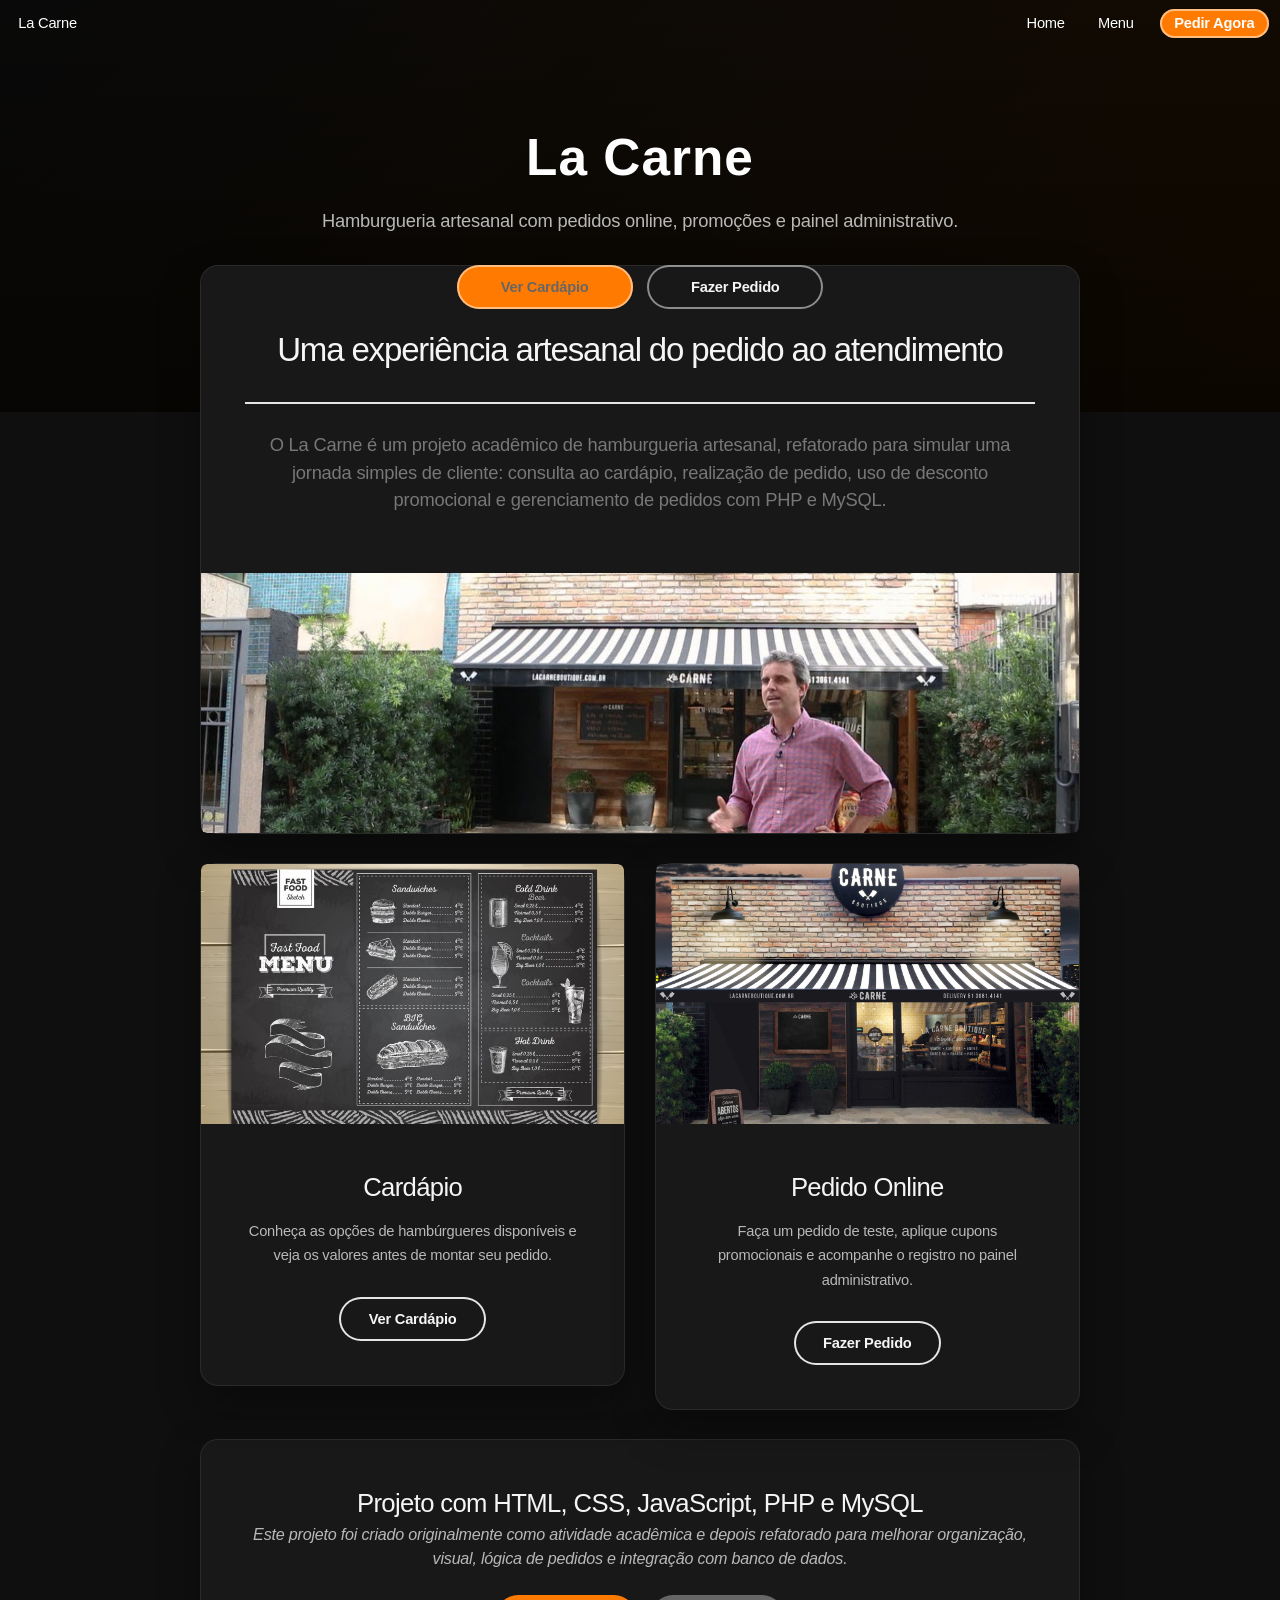
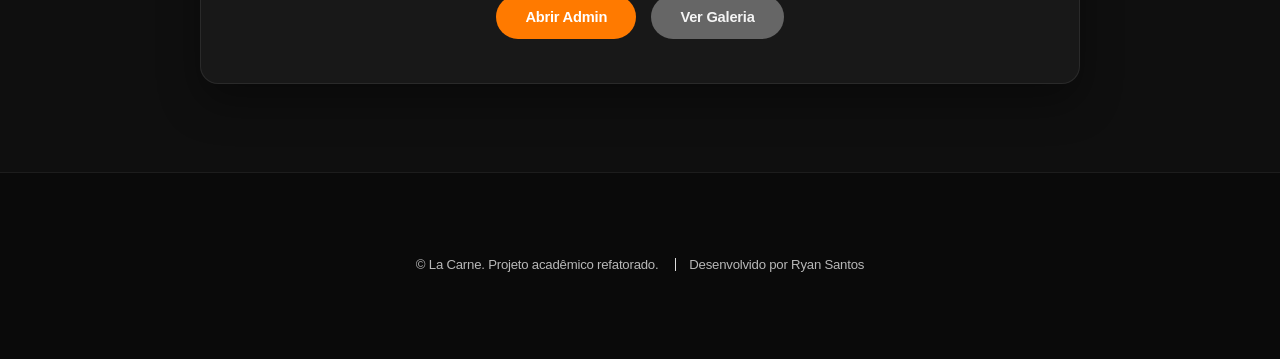
==== commit a768d56e: "feat: refactor order flow and lucky cupon game" ====
--- a/Restaurante_Facu/index.html
+++ b/Restaurante_Facu/index.html
@@ -1,121 +1,138 @@
 <!DOCTYPE HTML>
-<html>
-
+<html lang="pt-BR">
 <head>
-	<title>Alpha by HTML5 UP</title>
+	<title>La Carne | Hamburgueria Artesanal</title>
 	<meta charset="utf-8" />
 	<meta name="viewport" content="width=device-width, initial-scale=1, user-scalable=no" />
 	<link rel="stylesheet" href="assets/css/main.css" />
+	<link rel="stylesheet" href="assets/css/lacarne-theme.css">
 	<link rel="icon" type="image/icon" href="Fotos/favicon.ico">
-	<link rel="stylesheet" href="assets/css/lacarne-theme.css">
 </head>
 
 <body class="landing is-preload">
 	<div id="page-wrapper">
 
-		<!-- Header -->
 		<header id="header" class="alt">
-			<h1><a href="index.html">Bem Vindo</a> A La Carne </h1>
+			<h1><a href="index.html">La Carne</a></h1>
+
 			<nav id="nav">
 				<ul>
-
+					<li><a href="index.html">Home</a></li>
 					<li>
-						<a href="#" class="icon solid fa-angle-down">Opçoes</a>
+						<a href="#" class="icon solid fa-angle-down">Menu</a>
 						<ul>
-							<li><a href="cardapio.html">Cardapio</a></li>
-							<li><a href="formulario.html">Pedir</a></li>
+							<li><a href="cardapio.html">Cardápio</a></li>
+							<li><a href="formulario.html">Fazer Pedido</a></li>
 							<li><a href="informacoes.html">Informações</a></li>
-							<li><a href="galeria.html">Galeria</a>
+							<li><a href="galeria.html">Galeria</a></li>
 							<li><a href="admin.html">Admin</a></li>
-
-
 						</ul>
 					</li>
-					<li><a href="formulario.html" class="button">Pedir</a></li>
+					<li><a href="formulario.html" class="button">Pedir Agora</a></li>
 				</ul>
 			</nav>
 		</header>
 
-		<!-- Banner -->
 		<section id="banner">
 			<h2>La Carne</h2>
-			<p>Nossa Hamburgueria, contem varios tipos de hamburguer,
-				venha conheçer clicando nas opçoes abaixo:</p>
+
+			<p>
+				Hamburgueria artesanal com pedidos online, promoções e painel administrativo.
+			</p>
+
 			<ul class="actions special">
-				<li><a href="cardapio.html" class="button primary">Cardapio</a></li>
-				<li><a href="informacoes.html" class="button">Informaçoes</a></li>
+				<li><a href="cardapio.html" class="button primary">Ver Cardápio</a></li>
+				<li><a href="formulario.html" class="button">Fazer Pedido</a></li>
 			</ul>
 		</section>
 
-		<!-- Main -->
 		<section id="main" class="container">
 
 			<section class="box special">
 				<header class="major">
-					<h2>Seja Bem vindo ao La Carne!
-						<br />
-					</h2>
-					<p>Somos uma hamburgueria artesanal carioca que têm como propósito proporcionar uma experiência
-						totalmente diferenciada. Nossa carne são 100% Angus.</p>
+					<h2>Uma experiência artesanal do pedido ao atendimento</h2>
+
+					<p>
+						O La Carne é um projeto acadêmico de hamburgueria artesanal,
+						refatorado para simular uma jornada simples de cliente:
+						consulta ao cardápio, realização de pedido, uso de desconto
+						promocional e gerenciamento de pedidos com PHP e MySQL.
+					</p>
 				</header>
-				<span class="image featured"><img src="Fotos/galeria.jpg" alt="" /></span>
+
+				<span class="image featured">
+					<img src="Fotos/galeria.jpg" alt="Ambiente da hamburgueria La Carne" />
+				</span>
 			</section>
-
-
 
 			<div class="row">
 				<div class="col-6 col-12-narrower">
+					<section class="box special">
+						<span class="image featured">
+							<img src="Fotos/cardapio.jpg" alt="Cardápio da hamburgueria" />
+						</span>
 
-					<section class="box special">
-						<span class="image featured"><img src="Fotos/eda6da43697359.588a1466b6c44.jpg" alt="" /></span>
-						<h3>Galeria</h3>
-						<p>Veja aqui Fotos sobre o local</p>
+						<h3>Cardápio</h3>
+
+						<p>
+							Conheça as opções de hambúrgueres disponíveis e veja os valores
+							antes de montar seu pedido.
+						</p>
+
 						<ul class="actions special">
-							<li><a href="galeria.html" class="button alt">Veja Mais</a></li>
+							<li><a href="cardapio.html" class="button alt">Ver Cardápio</a></li>
 						</ul>
 					</section>
+				</div>
 
-				</div>
 				<div class="col-6 col-12-narrower">
+					<section class="box special">
+						<span class="image featured">
+							<img src="Fotos/eda6da43697359.588a1466b6c44.jpg" alt="Fachada da hamburgueria" />
+						</span>
 
-					<section class="box special">
-						<span class="image featured"><img src="Fotos/cardapio.jpg" alt="" /></span>
-						<h3>Cardapio</h3>
-						<p>Veja nossas opçoes de hamburgues</p>
+						<h3>Pedido Online</h3>
+
+						<p>
+							Faça um pedido de teste, aplique cupons promocionais e acompanhe
+							o registro no painel administrativo.
+						</p>
+
 						<ul class="actions special">
-							<li><a href="cardapio.html" class="button alt">Veja Mais</a></li>
+							<li><a href="formulario.html" class="button alt">Fazer Pedido</a></li>
 						</ul>
 					</section>
-
 				</div>
 			</div>
 
-		</section>
+			<section class="box special">
+				<header>
+					<h3>Projeto com HTML, CSS, JavaScript, PHP e MySQL</h3>
 
-		<!-- CTA -->
-		<section id="cta">
+					<p>
+						Este projeto foi criado originalmente como atividade acadêmica e depois
+						refatorado para melhorar organização, visual, lógica de pedidos e
+						integração com banco de dados.
+					</p>
+				</header>
+
+				<ul class="actions special">
+					<li><a href="admin.html" class="button primary">Abrir Admin</a></li>
+					<li><a href="galeria.html" class="button">Ver Galeria</a></li>
+				</ul>
+			</section>
 
 		</section>
 
-		<!-- Footer -->
 		<footer id="footer">
-			<ul class="icons">
-				<li><a href="#" class="icon brands fa-twitter"><span class="label">Twitter</span></a></li>
-				<li><a href="#" class="icon brands fa-facebook-f"><span class="label">Facebook</span></a></li>
-				<li><a href="#" class="icon brands fa-instagram"><span class="label">Instagram</span></a></li>
-				<li><a href="#" class="icon brands fa-github"><span class="label">Github</span></a></li>
-				<li><a href="#" class="icon brands fa-dribbble"><span class="label">Dribbble</span></a></li>
-				<li><a href="#" class="icon brands fa-google-plus"><span class="label">Google+</span></a></li>
-			</ul>
 			<ul class="copyright">
-				<li>&copy; All rights reserved.</li>
-				<li>Design: <a href="http://html5up.net">HTML5 UP</a></li>
+				<li>&copy; La Carne. Projeto acadêmico refatorado.</li>
+				<li>Desenvolvido por Ryan Santos</li>
 			</ul>
 		</footer>
 
 	</div>
 
-	<!-- Scripts -->
 	<script src="assets/js/jquery.min.js"></script>
 	<script src="assets/js/jquery.dropotron.min.js"></script>
 	<script src="assets/js/jquery.scrollex.min.js"></script>
@@ -125,5 +142,4 @@
 	<script src="assets/js/main.js"></script>
 
 </body>
-
 </html>
--- a/Restaurante_Facu/assets/css/lacarne-theme.css
+++ b/Restaurante_Facu/assets/css/lacarne-theme.css
@@ -322,4 +322,12 @@
 	.grid p {
 		text-align: center;
 	}
+}
+
+/* Padroniza as imagens dos cards */
+.box.special .image.featured img {
+	width: 100%;
+	height: 260px;
+	object-fit: cover;
+	object-position: center;
 }
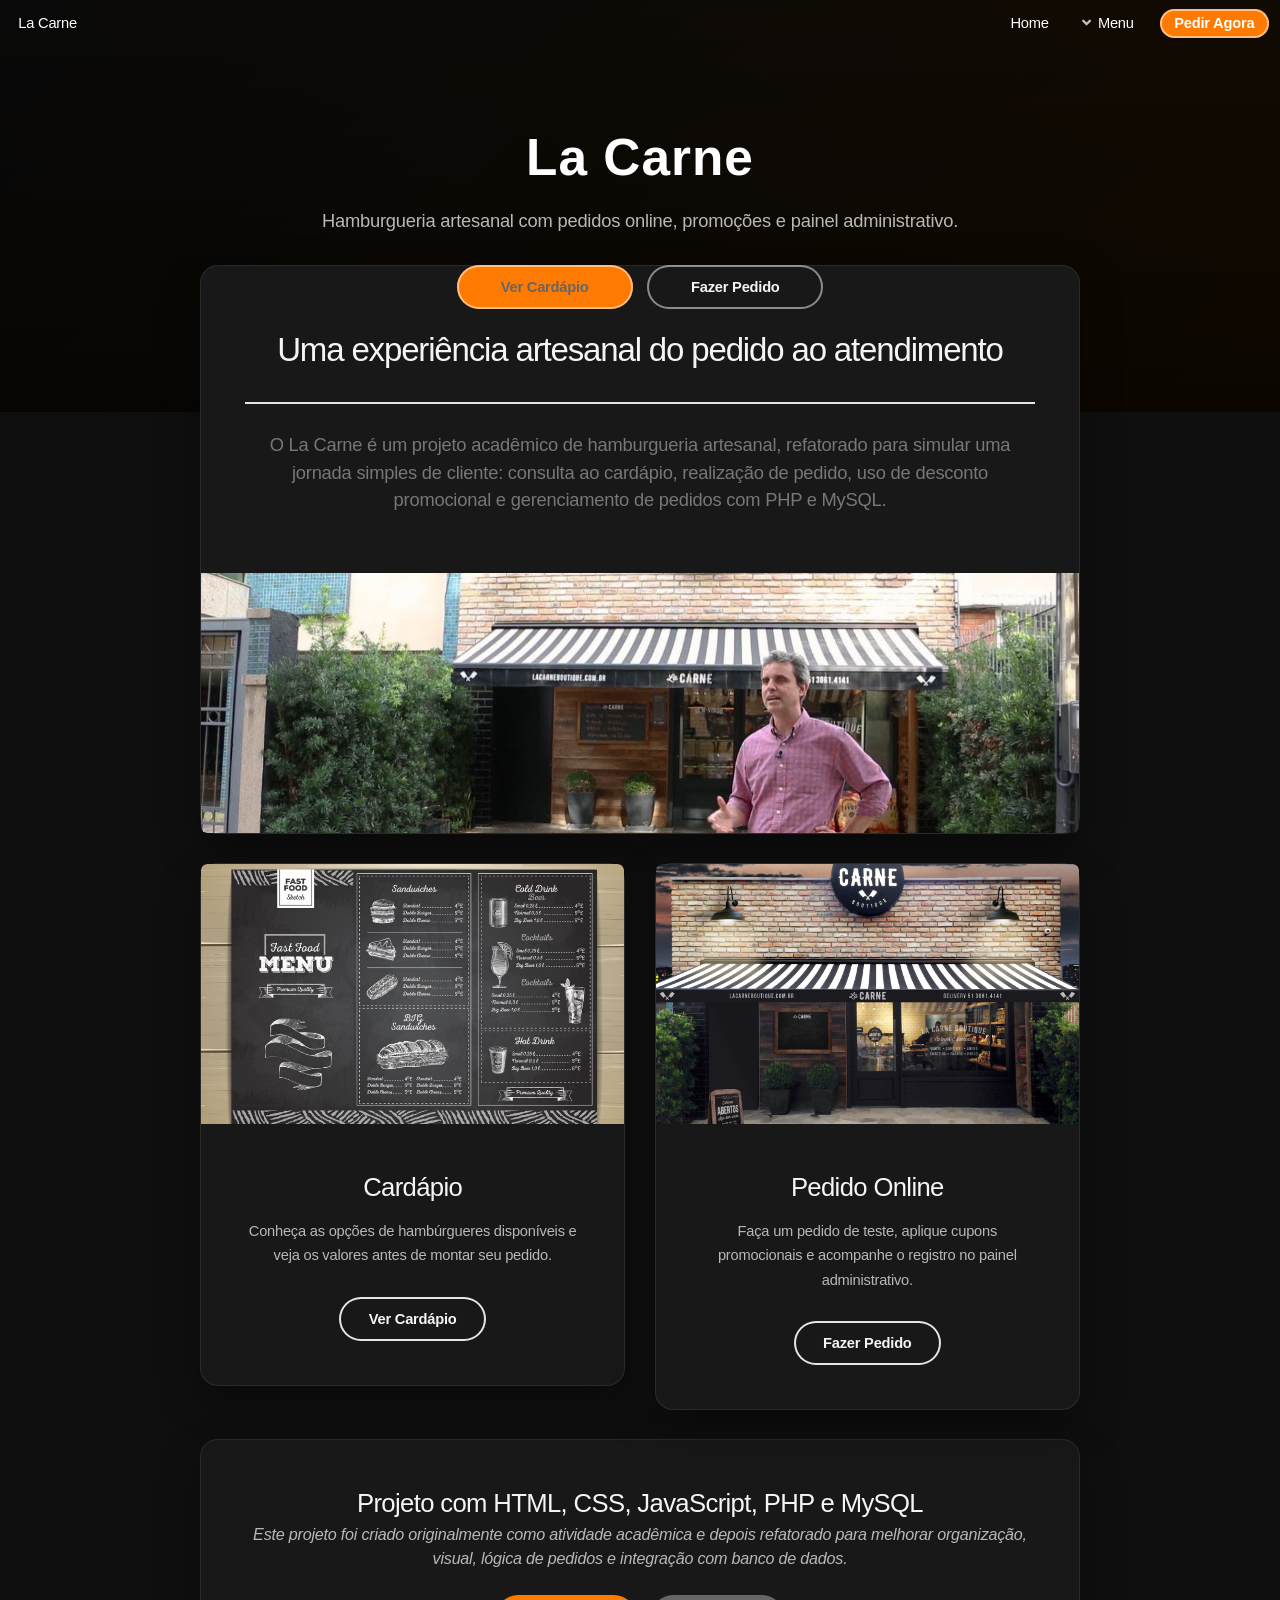
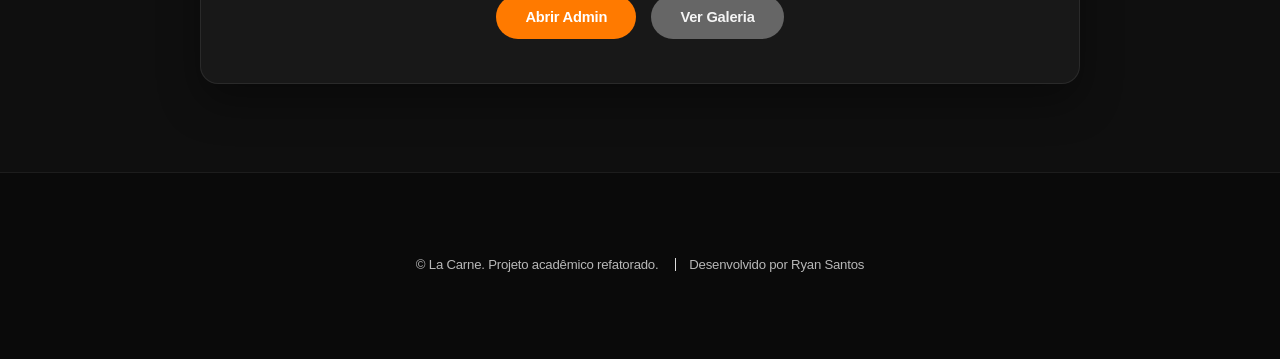
==== commit 1f5f573e: "refactor: move project images to assets folder" ====
--- a/Restaurante_Facu/index.html
+++ b/Restaurante_Facu/index.html
@@ -6,7 +6,7 @@
 	<meta name="viewport" content="width=device-width, initial-scale=1, user-scalable=no" />
 	<link rel="stylesheet" href="assets/css/main.css" />
 	<link rel="stylesheet" href="assets/css/lacarne-theme.css">
-	<link rel="icon" type="image/icon" href="Fotos/favicon.ico">
+	<link rel="icon" type="image/icon" href="assets/images/favicon.ico">
 </head>
 
 <body class="landing is-preload">
@@ -61,7 +61,7 @@
 				</header>
 
 				<span class="image featured">
-					<img src="Fotos/galeria.jpg" alt="Ambiente da hamburgueria La Carne" />
+					<img src="assets/images/galeria.jpg" alt="Ambiente da hamburgueria La Carne" />
 				</span>
 			</section>
 
@@ -69,7 +69,7 @@
 				<div class="col-6 col-12-narrower">
 					<section class="box special">
 						<span class="image featured">
-							<img src="Fotos/cardapio.jpg" alt="Cardápio da hamburgueria" />
+							<img src="assets/images/cardapio.jpg" alt="Cardápio da hamburgueria" />
 						</span>
 
 						<h3>Cardápio</h3>
@@ -88,7 +88,7 @@
 				<div class="col-6 col-12-narrower">
 					<section class="box special">
 						<span class="image featured">
-							<img src="Fotos/eda6da43697359.588a1466b6c44.jpg" alt="Fachada da hamburgueria" />
+							<img src="assets/images/eda6da43697359.588a1466b6c44.jpg" alt="Fachada da hamburgueria" />
 						</span>
 
 						<h3>Pedido Online</h3>
@@ -142,4 +142,4 @@
 	<script src="assets/js/main.js"></script>
 
 </body>
-</html>+</html>
--- a/Restaurante_Facu/assets/css/main.css
+++ b/Restaurante_Facu/assets/css/main.css
@@ -3895,4 +3895,4 @@
 				padding: 2.5em 1em 3em 1em;
 			}
 
-	}+	}
--- a/Restaurante_Facu/assets/css/lacarne-theme.css
+++ b/Restaurante_Facu/assets/css/lacarne-theme.css
@@ -330,4 +330,255 @@
 	height: 260px;
 	object-fit: cover;
 	object-position: center;
-}+}
+
+/* Galeria */
+
+.galeria-card {
+	height: 100%;
+}
+
+.galeria-card .image.featured img {
+	width: 100%;
+	height: 260px;
+	object-fit: cover;
+	object-position: center;
+}
+
+.galeria-card h3 {
+	margin-top: 1rem;
+}
+
+.galeria-card p {
+	min-height: 4.5rem;
+}
+
+/* Layout do formulário de pedido */
+
+.pedido-item {
+	display: flex;
+	align-items: center;
+	gap: 0.75rem;
+	margin-bottom: 1rem;
+}
+
+.pedido-item select {
+	flex: 1;
+	margin-bottom: 0;
+}
+
+.pedido-item button {
+	min-width: 42px;
+	height: 42px;
+	display: inline-flex;
+	align-items: center;
+	justify-content: center;
+	font-size: 1.1rem;
+	line-height: 1;
+}
+
+/* Caixa promocional do Jogo da Sorte */
+
+.mensagem {
+	padding: 1.25rem;
+	margin-top: 1.5rem;
+	text-align: center;
+	cursor: pointer;
+}
+
+.mensagem h1 {
+	font-size: 1.1rem;
+	margin: 0;
+	color: #fff;
+}
+
+.mensagem.disabled {
+	pointer-events: none;
+	opacity: 0.7;
+}
+
+.mensagem.esconder {
+	display: none;
+}
+
+/* Resumo do pedido */
+
+.output {
+	margin-top: 2rem;
+	padding: 1.5rem;
+}
+
+.output p {
+	margin-bottom: 0.6rem;
+}
+
+/* Cards do cardápio */
+
+.cardapio-preco {
+	color: var(--orange);
+	font-size: 1.2rem;
+	font-weight: 800;
+	margin-top: 1rem;
+}
+
+/* Jogo da Sorte */
+
+.numero-sorte {
+	text-align: center;
+	font-size: 1.1rem;
+	font-weight: 700;
+}
+
+#sorteioForm {
+	margin-bottom: 2rem;
+}
+
+#resultado h3 {
+	color: #fff;
+	margin-bottom: 1rem;
+}
+
+#resultado strong {
+	color: var(--orange);
+}
+
+#resultado .button {
+	margin-top: 1rem;
+}
+
+/* Painel administrativo */
+
+.admin-header {
+	text-align: center;
+	margin-bottom: 2rem;
+}
+
+.admin-actions {
+	display: flex;
+	justify-content: center;
+	gap: 1rem;
+	margin-bottom: 2rem;
+	flex-wrap: wrap;
+}
+
+.pedido-card {
+	border-radius: 14px;
+	padding: 1.5rem;
+	margin-bottom: 1.2rem;
+	background: var(--bg-card-soft);
+	border: 1px solid var(--border-soft);
+	box-shadow: var(--shadow-card);
+}
+
+.pedido-topo {
+	display: flex;
+	justify-content: space-between;
+	align-items: center;
+	gap: 1rem;
+	flex-wrap: wrap;
+	margin-bottom: 1rem;
+}
+
+.pedido-id {
+	font-weight: 800;
+	color: var(--orange);
+}
+
+.pedido-info {
+	margin: 0.3rem 0;
+	color: var(--text-muted);
+}
+
+.pedido-info strong {
+	color: #fff;
+}
+
+.pedido-total {
+	font-size: 1.1rem;
+	font-weight: 800;
+	color: #fff;
+	margin-top: 1rem;
+}
+
+.btn-danger {
+	background: #b91c1c !important;
+	color: #fff !important;
+	border: none !important;
+}
+
+.btn-danger:hover {
+	background: #991b1b !important;
+}
+
+.empty-state {
+	text-align: center;
+	padding: 2rem;
+	background: var(--bg-card-soft);
+	border: 1px solid var(--border-soft);
+	border-radius: 14px;
+}
+
+
+#pedidosContainer {
+	display: flex;
+	flex-direction: column;
+	gap: 1rem;
+}
+
+#pedidosContainer .pedido-card {
+	background: var(--bg-card-soft) !important;
+	border: 1px solid var(--border-soft) !important;
+	border-radius: 16px !important;
+	padding: 1.4rem !important;
+	margin-bottom: 0 !important;
+	box-shadow: var(--shadow-card);
+}
+
+#pedidosContainer .pedido-topo {
+	display: flex;
+	justify-content: space-between;
+	align-items: center;
+	gap: 1rem;
+	margin-bottom: 1rem;
+	padding-bottom: 0.8rem;
+	border-bottom: 1px solid var(--border-soft);
+}
+
+#pedidosContainer .pedido-id {
+	margin: 0 !important;
+	color: var(--orange) !important;
+	font-size: 1.4rem;
+	font-weight: 800;
+}
+
+#pedidosContainer .pedido-info,
+#pedidosContainer .pedido-total {
+	margin: 0.45rem 0 !important;
+	line-height: 1.5 !important;
+	color: var(--text-muted);
+}
+
+#pedidosContainer .pedido-info strong,
+#pedidosContainer .pedido-total {
+	color: #fff !important;
+}
+
+#pedidosContainer .pedido-total {
+	margin-top: 1rem !important;
+	font-size: 1.1rem;
+	font-weight: 800;
+}
+
+#pedidosContainer .btn-danger {
+	background: #b91c1c !important;
+	color: #fff !important;
+	border: none !important;
+	height: 2.3rem;
+	line-height: 2.3rem;
+	padding: 0 1rem !important;
+	font-size: 0.85rem;
+}
+
+#pedidosContainer .btn-danger:hover {
+	background: #991b1b !important;
+}
